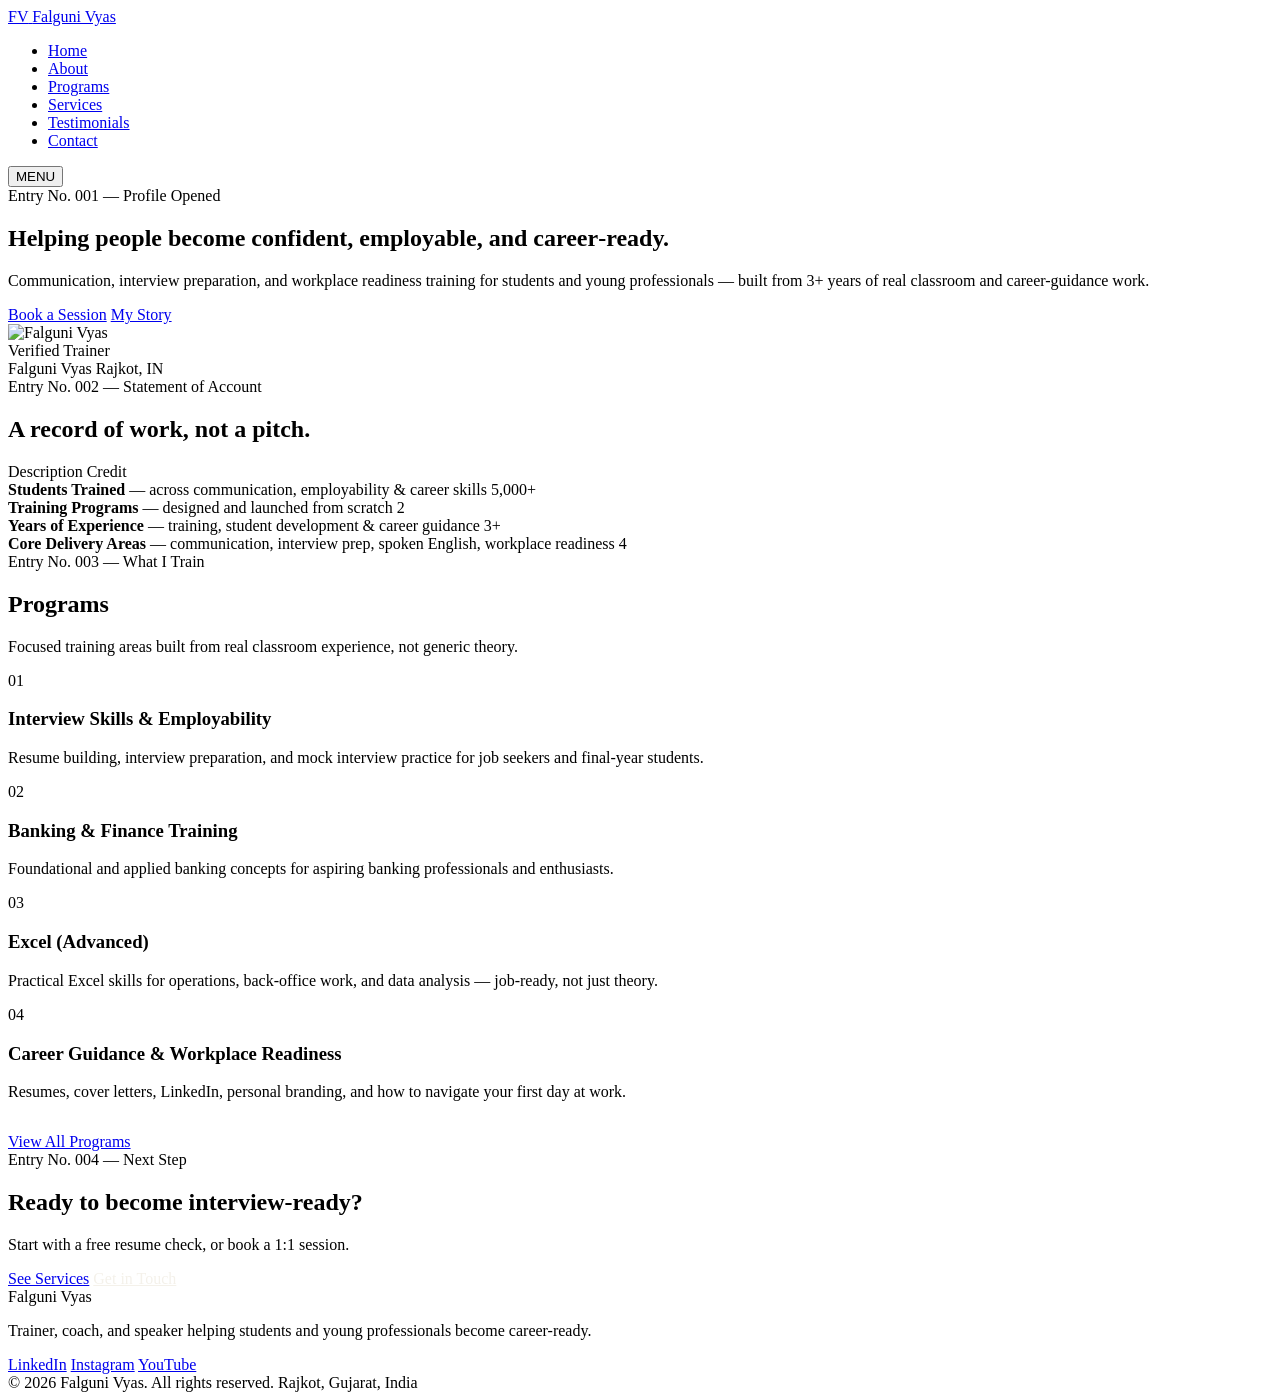
==== index.html @ 24bd7024 "Add files via upload" ====
<!DOCTYPE html>
<html lang="en">
<head>
<meta charset="UTF-8">
<meta name="viewport" content="width=device-width, initial-scale=1.0">
<title>Falguni Vyas — Trainer, Coach &amp; Speaker</title>
<meta name="description" content="Falguni Vyas helps students and young professionals become confident, employable, and career-ready through communication, interview, and workplace skills training.">
<link rel="stylesheet" href="assets/css/style.css">
</head>
<body>

<header class="site-header">
  <nav class="nav">
    <a href="index.html" class="brand">
      <span class="brand-mark">FV</span>
      <span class="brand-name">Falguni Vyas</span>
    </a>
    <ul class="nav-links">
      <li><a href="index.html" class="active">Home</a></li>
      <li><a href="about.html">About</a></li>
      <li><a href="programs.html">Programs</a></li>
      <li><a href="services.html">Services</a></li>
      <li><a href="testimonials.html">Testimonials</a></li>
      <li><a href="contact.html">Contact</a></li>
    </ul>
    <button class="nav-toggle" aria-label="Toggle menu">MENU</button>
  </nav>
</header>

<main>

  <!-- HERO -->
  <section class="hero">
    <div class="wrap hero-grid">
      <div>
        <div class="entry-no">Entry No. 001 — Profile Opened</div>
        <h1>Helping people become confident, employable, and career&#8209;ready.</h1>
        <p class="lede" style="margin-top:20px;">
          Communication, interview preparation, and workplace readiness training for students and young professionals — built from 3+ years of real classroom and career-guidance work.
        </p>
        <div class="btn-row">
          <a href="services.html" class="btn btn-brass">Book a Session</a>
          <a href="about.html" class="btn btn-outline">My Story</a>
        </div>
      </div>

      <div class="hero-portrait">
        <img src="assets/img/falguni-portrait.jpg" alt="Falguni Vyas">
        <div class="tagline-stamp">Verified Trainer</div>
        <div class="hero-portrait-cap">
          <span>Falguni Vyas</span>
          <span>Rajkot, IN</span>
        </div>
      </div>
    </div>
  </section>

  <!-- LEDGER STATS — signature element -->
  <section class="ledger-bg">
    <div class="wrap">
      <div class="entry-no">Entry No. 002 — Statement of Account</div>
      <div class="section-head">
        <h2>A record of work, not a pitch.</h2>
      </div>

      <div class="ledger-book">
        <div class="ledger-head">
          <span>Description</span>
          <span class="col-2" style="text-align:right;">Credit</span>
        </div>
        <div class="ledger-row">
          <span class="desc"><strong>Students Trained</strong> — across communication, employability &amp; career skills</span>
          <span class="amount">5,000+</span>
        </div>
        <div class="ledger-row">
          <span class="desc"><strong>Training Programs</strong> — designed and launched from scratch</span>
          <span class="amount">2</span>
        </div>
        <div class="ledger-row">
          <span class="desc"><strong>Years of Experience</strong> — training, student development &amp; career guidance</span>
          <span class="amount">3+</span>
        </div>
        <div class="ledger-row">
          <span class="desc"><strong>Core Delivery Areas</strong> — communication, interview prep, spoken English, workplace readiness</span>
          <span class="amount">4</span>
        </div>
      </div>
    </div>
  </section>

  <!-- PROGRAMS PREVIEW -->
  <section>
    <div class="wrap">
      <div class="entry-no">Entry No. 003 — What I Train</div>
      <div class="section-head">
        <h2>Programs</h2>
        <p class="lede">Focused training areas built from real classroom experience, not generic theory.</p>
      </div>
    </div>
    <div class="wrap">
      <div class="card-grid">
        <div class="card">
          <div class="entry-no">01</div>
          <h3>Interview Skills &amp; Employability</h3>
          <p>Resume building, interview preparation, and mock interview practice for job seekers and final-year students.</p>
        </div>
        <div class="card">
          <div class="entry-no">02</div>
          <h3>Banking &amp; Finance Training</h3>
          <p>Foundational and applied banking concepts for aspiring banking professionals and enthusiasts.</p>
        </div>
        <div class="card">
          <div class="entry-no">03</div>
          <h3>Excel (Advanced)</h3>
          <p>Practical Excel skills for operations, back-office work, and data analysis — job-ready, not just theory.</p>
        </div>
        <div class="card">
          <div class="entry-no">04</div>
          <h3>Career Guidance &amp; Workplace Readiness</h3>
          <p>Resumes, cover letters, LinkedIn, personal branding, and how to navigate your first day at work.</p>
        </div>
      </div>
    </div>
    <div class="wrap" style="margin-top:32px;">
      <a href="programs.html" class="btn btn-outline">View All Programs</a>
    </div>
  </section>

  <!-- CTA BAND -->
  <section class="cta-band">
    <div class="wrap">
      <div class="entry-no" style="justify-content:center;">Entry No. 004 — Next Step</div>
      <h2>Ready to become interview-ready?</h2>
      <p>Start with a free resume check, or book a 1:1 session.</p>
      <div class="btn-row">
        <a href="services.html" class="btn btn-brass">See Services</a>
        <a href="contact.html" class="btn btn-outline" style="color:#F4F1EA;border-color:#F4F1EA;">Get in Touch</a>
      </div>
    </div>
  </section>

</main>

<footer class="site-footer">
  <div class="wrap">
    <div class="footer-grid">
      <div>
        <div class="footer-brand">Falguni Vyas</div>
        <p class="footer-tag">Trainer, coach, and speaker helping students and young professionals become career-ready.</p>
      </div>
      <div class="footer-socials">
        <a href="https://www.linkedin.com/in/falguni-vyas" target="_blank" rel="noopener">LinkedIn</a>
        <a href="https://instagram.com/falgunievyas" target="_blank" rel="noopener">Instagram</a>
        <a href="https://youtube.com/@falgunivyas-neurogpt" target="_blank" rel="noopener">YouTube</a>
      </div>
    </div>
    <div class="wrap" style="padding:0;">
      <div class="footer-bottom">
        <span>&copy; 2026 Falguni Vyas. All rights reserved.</span>
        <span>Rajkot, Gujarat, India</span>
      </div>
    </div>
  </div>
</footer>

<script src="assets/js/main.js"></script>
</body>
</html>
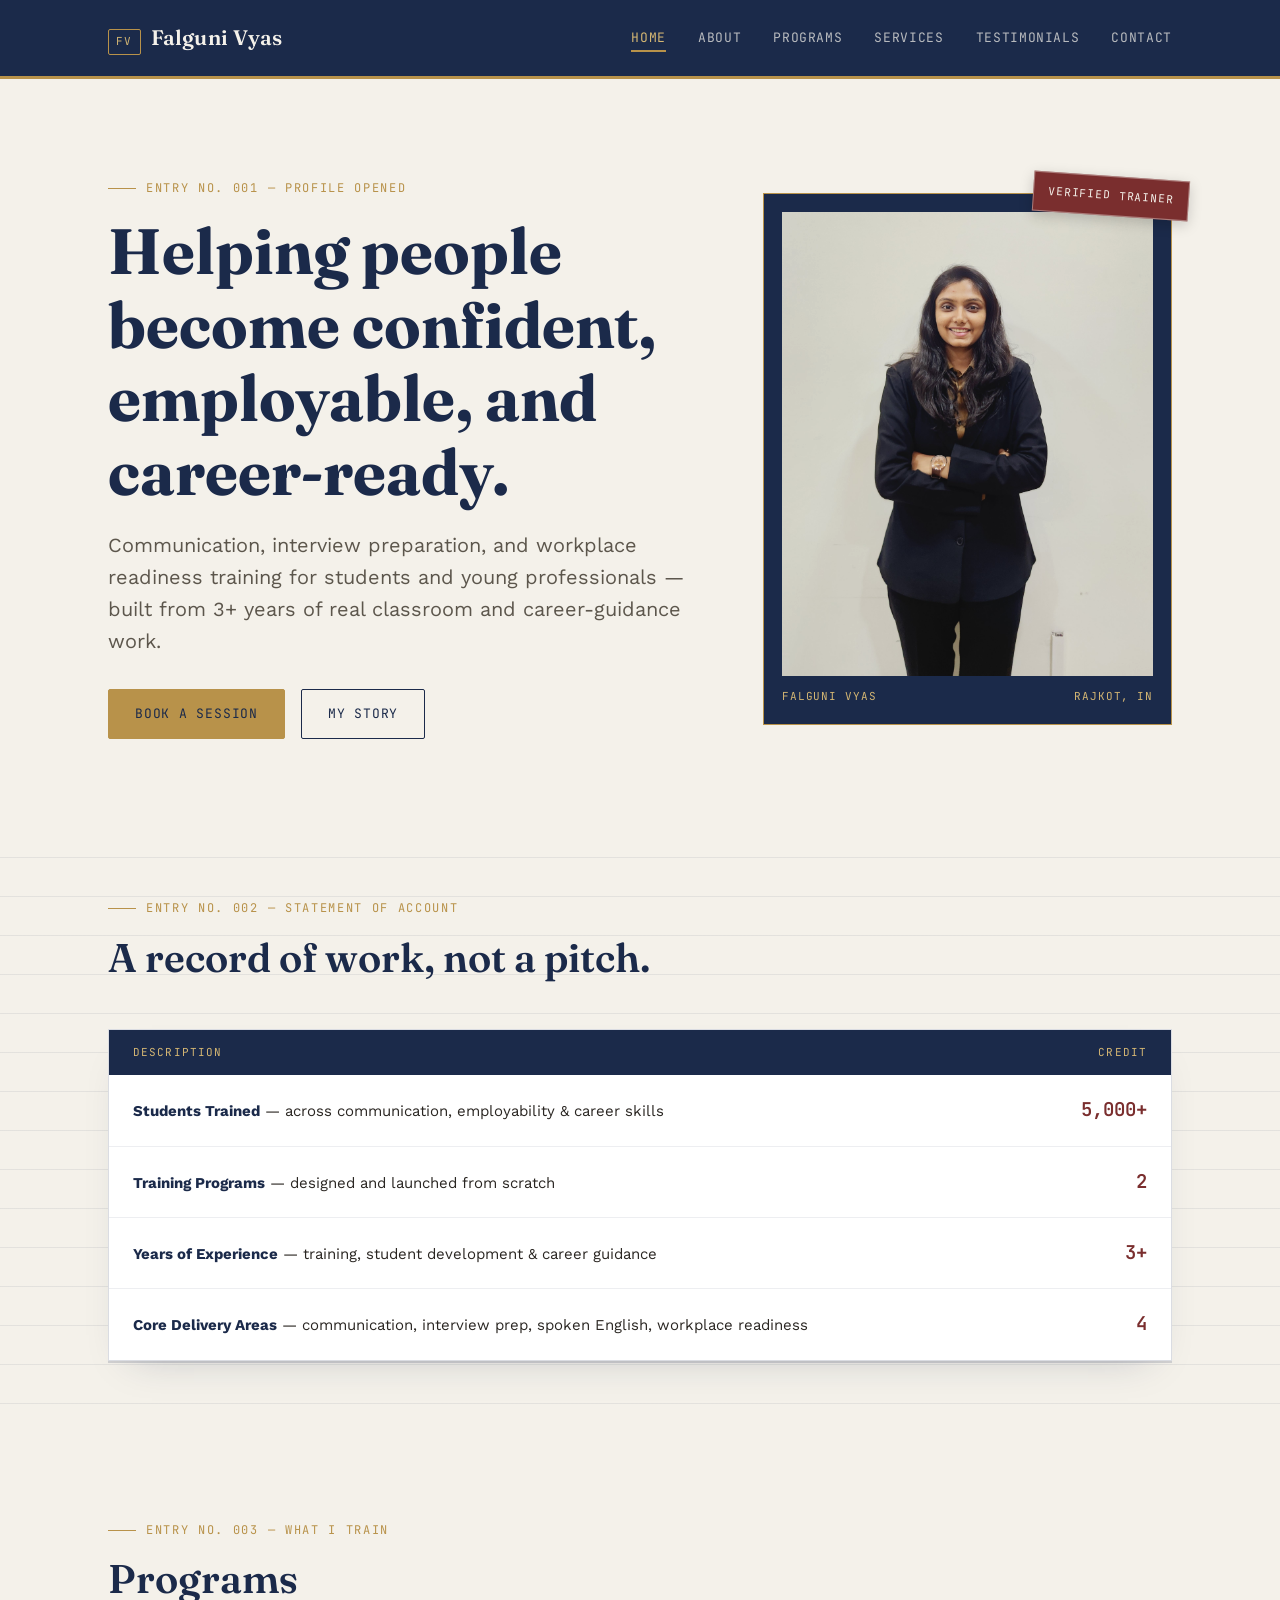
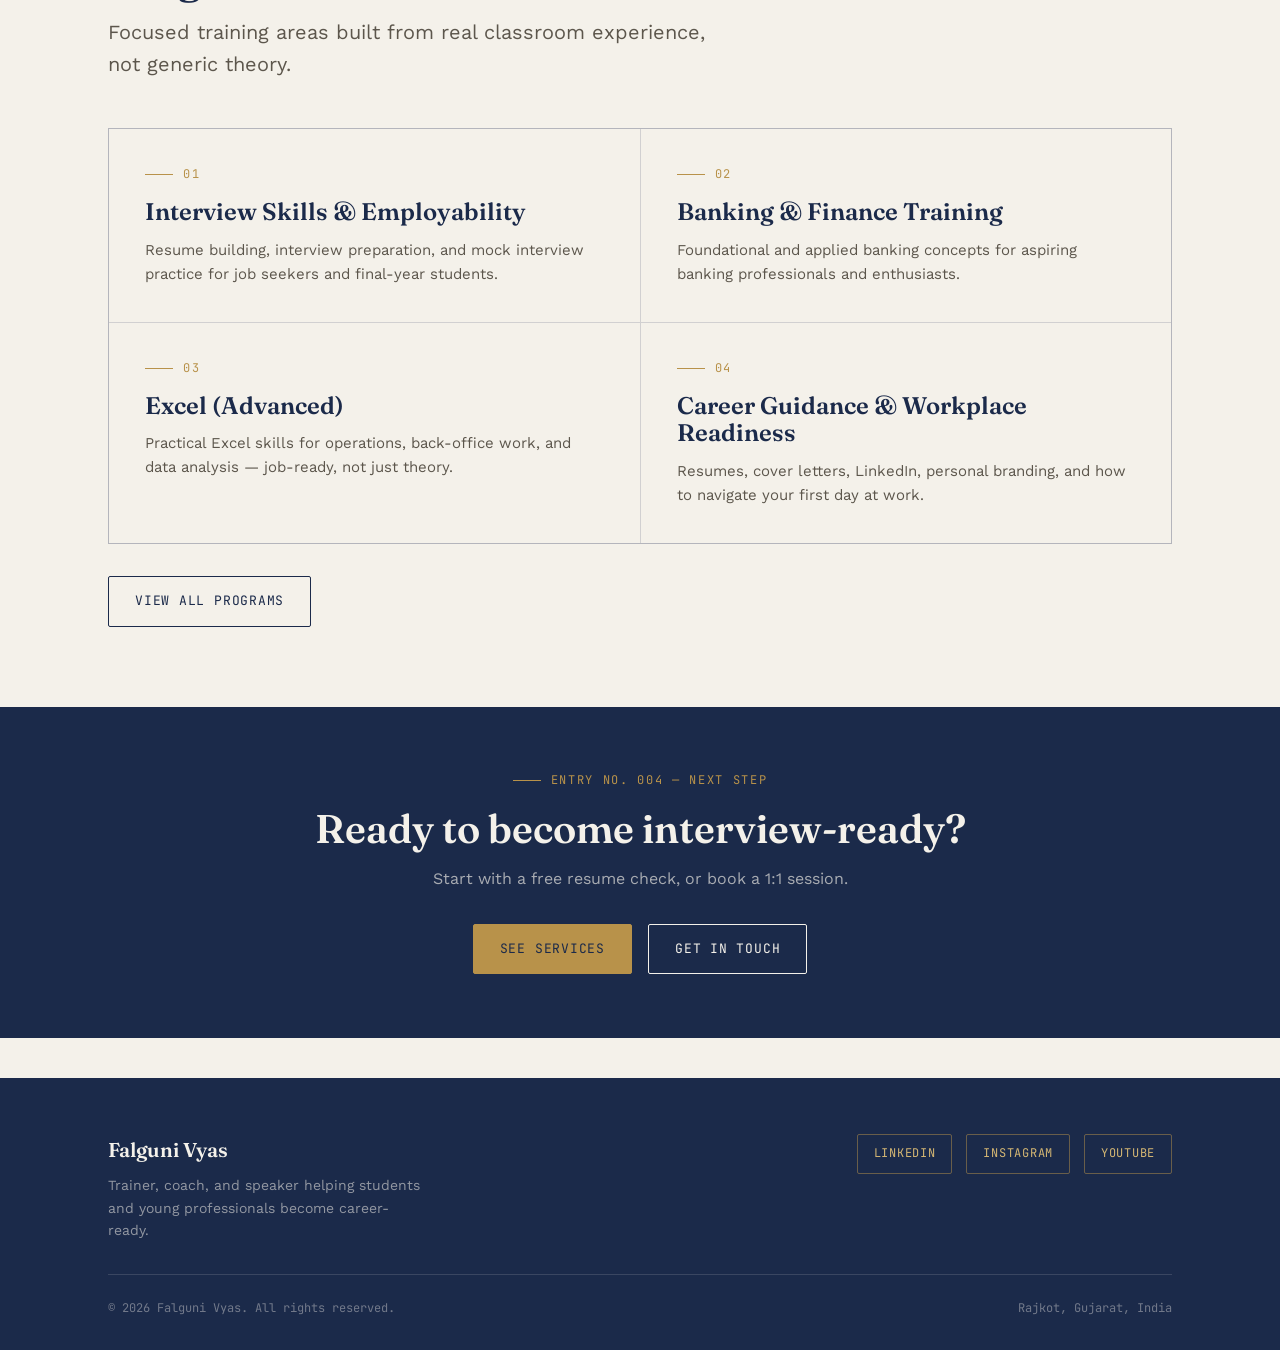
==== commit d2e66226: "Add files via upload" ====
--- a/index.html
+++ b/index.html
@@ -5,7 +5,7 @@
 <meta name="viewport" content="width=device-width, initial-scale=1.0">
 <title>Falguni Vyas — Trainer, Coach &amp; Speaker</title>
 <meta name="description" content="Falguni Vyas helps students and young professionals become confident, employable, and career-ready through communication, interview, and workplace skills training.">
-<link rel="stylesheet" href="assets/css/style.css">
+<link rel="stylesheet" href="style.css">
 </head>
 <body>
 
@@ -45,7 +45,7 @@
       </div>
 
       <div class="hero-portrait">
-        <img src="assets/img/falguni-portrait.jpg" alt="Falguni Vyas">
+        <img src="falguni-portrait.jpg" alt="Falguni Vyas">
         <div class="tagline-stamp">Verified Trainer</div>
         <div class="hero-portrait-cap">
           <span>Falguni Vyas</span>
@@ -163,6 +163,6 @@
   </div>
 </footer>
 
-<script src="assets/js/main.js"></script>
+<script src="main.js"></script>
 </body>
 </html>
--- a/style.css
+++ b/style.css
@@ -0,0 +1,807 @@
+/* ============================================
+   FALGUNI VYAS — PERSONAL PORTFOLIO
+   Theme: The Ledger (passbook / banking motif)
+   ============================================ */
+
+@import url('https://fonts.googleapis.com/css2?family=Fraunces:ital,opsz,wght@0,9..144,400;0,9..144,500;0,9..144,600;0,9..144,700;1,9..144,500&family=Work+Sans:wght@400;500;600;700&family=JetBrains+Mono:wght@400;500;600&display=swap');
+
+:root {
+  /* Color tokens */
+  --navy: #1B2A4A;
+  --navy-light: #2E3F63;
+  --brass: #B8924A;
+  --brass-soft: #D4B673;
+  --paper: #F4F1EA;
+  --paper-dim: #ECE7DA;
+  --ink: #2A2622;
+  --ink-soft: #5C564C;
+  --maroon: #7A2E2E;
+  --line: rgba(27, 42, 74, 0.16);
+  --line-soft: rgba(27, 42, 74, 0.08);
+
+  /* Type */
+  --font-display: 'Fraunces', serif;
+  --font-body: 'Work Sans', sans-serif;
+  --font-mono: 'JetBrains Mono', monospace;
+
+  /* Layout */
+  --max-width: 1120px;
+  --radius: 2px;
+}
+
+* { box-sizing: border-box; margin: 0; padding: 0; }
+
+html { scroll-behavior: smooth; }
+
+body {
+  font-family: var(--font-body);
+  background: var(--paper);
+  color: var(--ink);
+  line-height: 1.6;
+  font-size: 16px;
+  -webkit-font-smoothing: antialiased;
+}
+
+img { max-width: 100%; display: block; }
+
+a { color: inherit; text-decoration: none; }
+
+::selection { background: var(--brass-soft); color: var(--navy); }
+
+:focus-visible {
+  outline: 2px solid var(--brass);
+  outline-offset: 3px;
+}
+
+@media (prefers-reduced-motion: reduce) {
+  *, *::before, *::after {
+    animation-duration: 0.01ms !important;
+    transition-duration: 0.01ms !important;
+    scroll-behavior: auto !important;
+  }
+}
+
+/* ============================================
+   TEXTURE — faint ledger ruling on the page
+   ============================================ */
+.ledger-bg {
+  background-image: repeating-linear-gradient(
+    to bottom,
+    transparent 0,
+    transparent 38px,
+    var(--line-soft) 38px,
+    var(--line-soft) 39px
+  );
+}
+
+/* ============================================
+   LAYOUT SHELL
+   ============================================ */
+.wrap {
+  max-width: var(--max-width);
+  margin: 0 auto;
+  padding: 0 28px;
+}
+
+section { padding: 80px 0; }
+@media (max-width: 720px) {
+  section { padding: 56px 0; }
+}
+
+/* ============================================
+   HEADER / NAV — styled as a passbook cover strip
+   ============================================ */
+.site-header {
+  background: var(--navy);
+  border-bottom: 3px solid var(--brass);
+  position: sticky;
+  top: 0;
+  z-index: 100;
+}
+
+.nav {
+  max-width: var(--max-width);
+  margin: 0 auto;
+  padding: 0 28px;
+  display: flex;
+  align-items: center;
+  justify-content: space-between;
+  height: 76px;
+}
+
+.brand {
+  display: flex;
+  align-items: baseline;
+  gap: 10px;
+  color: var(--paper);
+}
+
+.brand-mark {
+  font-family: var(--font-mono);
+  font-size: 11px;
+  letter-spacing: 0.12em;
+  color: var(--brass-soft);
+  border: 1px solid var(--brass);
+  padding: 3px 7px;
+  border-radius: var(--radius);
+}
+
+.brand-name {
+  font-family: var(--font-display);
+  font-weight: 600;
+  font-size: 21px;
+  letter-spacing: 0.01em;
+}
+
+.nav-links {
+  display: flex;
+  gap: 32px;
+  list-style: none;
+  font-family: var(--font-mono);
+  font-size: 13px;
+  letter-spacing: 0.05em;
+  text-transform: uppercase;
+}
+
+.nav-links a {
+  color: rgba(244, 241, 234, 0.72);
+  position: relative;
+  padding: 4px 0;
+  transition: color 0.2s ease;
+}
+
+.nav-links a:hover,
+.nav-links a.active {
+  color: var(--brass-soft);
+}
+
+.nav-links a.active::after {
+  content: '';
+  position: absolute;
+  bottom: -2px;
+  left: 0;
+  right: 0;
+  height: 2px;
+  background: var(--brass);
+}
+
+.nav-toggle {
+  display: none;
+  background: none;
+  border: 1px solid var(--brass);
+  color: var(--paper);
+  font-family: var(--font-mono);
+  font-size: 12px;
+  padding: 8px 12px;
+  cursor: pointer;
+  border-radius: var(--radius);
+}
+
+@media (max-width: 760px) {
+  .nav-links {
+    position: absolute;
+    top: 76px;
+    left: 0;
+    right: 0;
+    background: var(--navy);
+    flex-direction: column;
+    gap: 0;
+    border-bottom: 3px solid var(--brass);
+    display: none;
+  }
+  .nav-links.open { display: flex; }
+  .nav-links a {
+    display: block;
+    padding: 16px 28px;
+    border-top: 1px solid rgba(244,241,234,0.08);
+  }
+  .nav-links a.active::after { display: none; }
+  .nav-links a.active { background: rgba(184,146,74,0.12); }
+  .nav-toggle { display: block; }
+}
+
+/* ============================================
+   EYEBROW / ENTRY NUMBER — ledger entry styling
+   ============================================ */
+.entry-no {
+  font-family: var(--font-mono);
+  font-size: 12px;
+  letter-spacing: 0.14em;
+  text-transform: uppercase;
+  color: var(--brass);
+  display: flex;
+  align-items: center;
+  gap: 10px;
+  margin-bottom: 16px;
+}
+
+.entry-no::before {
+  content: '';
+  width: 28px;
+  height: 1px;
+  background: var(--brass);
+}
+
+/* ============================================
+   TYPOGRAPHY
+   ============================================ */
+h1, h2, h3, h4 {
+  font-family: var(--font-display);
+  color: var(--navy);
+  font-weight: 600;
+  line-height: 1.15;
+}
+
+h1 { font-size: clamp(38px, 5.4vw, 64px); font-weight: 700; }
+h2 { font-size: clamp(28px, 3.6vw, 40px); }
+h3 { font-size: clamp(20px, 2.4vw, 24px); }
+
+p { color: var(--ink-soft); }
+
+.lede {
+  font-size: clamp(17px, 1.6vw, 20px);
+  color: var(--ink-soft);
+  max-width: 620px;
+}
+
+.mono-label {
+  font-family: var(--font-mono);
+  font-size: 12px;
+  letter-spacing: 0.1em;
+  text-transform: uppercase;
+  color: var(--ink-soft);
+}
+
+/* ============================================
+   BUTTONS
+   ============================================ */
+.btn {
+  display: inline-flex;
+  align-items: center;
+  gap: 8px;
+  font-family: var(--font-mono);
+  font-size: 13px;
+  letter-spacing: 0.06em;
+  text-transform: uppercase;
+  padding: 14px 26px;
+  border-radius: var(--radius);
+  border: 1px solid transparent;
+  cursor: pointer;
+  transition: transform 0.15s ease, background 0.2s ease, color 0.2s ease, border-color 0.2s ease;
+}
+
+.btn-primary {
+  background: var(--navy);
+  color: var(--paper);
+  border-color: var(--navy);
+}
+.btn-primary:hover { background: var(--navy-light); transform: translateY(-1px); }
+
+.btn-brass {
+  background: var(--brass);
+  color: var(--navy);
+  border-color: var(--brass);
+}
+.btn-brass:hover { background: var(--brass-soft); transform: translateY(-1px); }
+
+.btn-outline {
+  background: transparent;
+  color: var(--navy);
+  border-color: var(--navy);
+}
+.btn-outline:hover { background: var(--navy); color: var(--paper); }
+
+.btn-row { display: flex; gap: 16px; flex-wrap: wrap; margin-top: 32px; }
+
+/* ============================================
+   HERO
+   ============================================ */
+.hero {
+  padding: 100px 0 80px;
+  position: relative;
+}
+
+.hero-grid {
+  display: grid;
+  grid-template-columns: 1.3fr 0.9fr;
+  gap: 64px;
+  align-items: center;
+}
+
+@media (max-width: 880px) {
+  .hero-grid { grid-template-columns: 1fr; gap: 40px; }
+}
+
+.hero-portrait {
+  position: relative;
+  background: var(--navy);
+  border: 1px solid var(--brass);
+  padding: 18px;
+}
+
+.hero-portrait img {
+  width: 100%;
+  aspect-ratio: 4/5;
+  object-fit: cover;
+  filter: grayscale(8%) contrast(1.02);
+}
+
+.hero-portrait-cap {
+  font-family: var(--font-mono);
+  font-size: 11px;
+  letter-spacing: 0.08em;
+  color: var(--brass-soft);
+  text-transform: uppercase;
+  padding-top: 12px;
+  display: flex;
+  justify-content: space-between;
+}
+
+.tagline-stamp {
+  position: absolute;
+  top: -18px;
+  right: -18px;
+  background: var(--maroon);
+  color: var(--paper);
+  font-family: var(--font-mono);
+  font-size: 11px;
+  letter-spacing: 0.08em;
+  text-transform: uppercase;
+  padding: 10px 14px;
+  border: 1px solid rgba(244,241,234,0.4);
+  transform: rotate(4deg);
+  box-shadow: 0 4px 14px rgba(0,0,0,0.18);
+}
+
+/* ============================================
+   LEDGER STAT ROWS — signature element
+   ============================================ */
+.ledger-book {
+  background: #fff;
+  border: 1px solid var(--line);
+  box-shadow: 0 2px 0 var(--line), 0 18px 40px -24px rgba(27,42,74,0.25);
+}
+
+.ledger-head {
+  display: grid;
+  grid-template-columns: 1fr 140px;
+  padding: 14px 24px;
+  background: var(--navy);
+  color: var(--brass-soft);
+  font-family: var(--font-mono);
+  font-size: 11px;
+  letter-spacing: 0.1em;
+  text-transform: uppercase;
+}
+
+.ledger-row {
+  display: grid;
+  grid-template-columns: 1fr 140px;
+  align-items: baseline;
+  padding: 20px 24px;
+  border-bottom: 1px solid var(--line-soft);
+  gap: 16px;
+}
+
+.ledger-row:last-child { border-bottom: none; }
+
+.ledger-row .desc { color: var(--ink); font-size: 15px; }
+.ledger-row .desc strong { color: var(--navy); }
+
+.ledger-row .amount {
+  font-family: var(--font-mono);
+  font-size: 19px;
+  font-weight: 600;
+  color: var(--maroon);
+  text-align: right;
+}
+
+@media (max-width: 560px) {
+  .ledger-head, .ledger-row { grid-template-columns: 1fr; gap: 4px; }
+  .ledger-row .amount { text-align: left; font-size: 22px; }
+  .ledger-head .col-2 { display: none; }
+}
+
+/* ============================================
+   CARD GRID — used for Programs / Services
+   ============================================ */
+.card-grid {
+  display: grid;
+  grid-template-columns: repeat(2, 1fr);
+  gap: 1px;
+  background: var(--line);
+  border: 1px solid var(--line);
+}
+
+@media (max-width: 720px) {
+  .card-grid { grid-template-columns: 1fr; }
+}
+
+.card {
+  background: var(--paper);
+  padding: 36px;
+  position: relative;
+  transition: background 0.2s ease;
+}
+
+.card:hover { background: #fff; }
+
+.card .entry-no { margin-bottom: 14px; }
+
+.card h3 { margin-bottom: 12px; }
+
+.card p { font-size: 15px; }
+
+.card-tag {
+  display: inline-block;
+  margin-top: 18px;
+  font-family: var(--font-mono);
+  font-size: 11px;
+  letter-spacing: 0.08em;
+  text-transform: uppercase;
+  color: var(--navy);
+  border: 1px solid var(--line);
+  padding: 5px 10px;
+}
+
+/* ============================================
+   SERVICE ROW (price-list / ledger style)
+   ============================================ */
+.service-list { border: 1px solid var(--line); background: #fff; }
+
+.service-row {
+  display: grid;
+  grid-template-columns: 90px 1fr auto auto;
+  align-items: center;
+  gap: 20px;
+  padding: 26px 28px;
+  border-bottom: 1px solid var(--line-soft);
+}
+
+.service-row:last-child { border-bottom: none; }
+
+.service-row .idx {
+  font-family: var(--font-mono);
+  color: var(--brass);
+  font-size: 13px;
+}
+
+.service-row h4 {
+  font-family: var(--font-display);
+  font-size: 18px;
+  color: var(--navy);
+  margin-bottom: 4px;
+}
+
+.service-row .sub { font-size: 14px; color: var(--ink-soft); }
+
+.service-row .price {
+  font-family: var(--font-mono);
+  font-size: 16px;
+  color: var(--maroon);
+  font-weight: 600;
+  white-space: nowrap;
+}
+
+@media (max-width: 680px) {
+  .service-row {
+    grid-template-columns: 1fr;
+    gap: 8px;
+  }
+  .service-row .idx { order: -1; }
+}
+
+/* ============================================
+   SECTION HEADERS
+   ============================================ */
+.section-head {
+  margin-bottom: 48px;
+  max-width: 640px;
+}
+
+.section-head h2 { margin-bottom: 14px; }
+
+/* ============================================
+   TESTIMONIALS GRID
+   ============================================ */
+.testi-grid {
+  display: grid;
+  grid-template-columns: repeat(3, 1fr);
+  gap: 20px;
+}
+
+@media (max-width: 900px) { .testi-grid { grid-template-columns: repeat(2, 1fr); } }
+@media (max-width: 600px) { .testi-grid { grid-template-columns: 1fr; } }
+
+.testi-card {
+  background: #fff;
+  border: 1px solid var(--line);
+  padding: 12px;
+  transition: transform 0.2s ease, box-shadow 0.2s ease;
+}
+
+.testi-card:hover {
+  transform: translateY(-3px);
+  box-shadow: 0 14px 28px -18px rgba(27,42,74,0.3);
+}
+
+.testi-card img {
+  width: 100%;
+  border: 1px solid var(--line-soft);
+}
+
+.testi-card .cap {
+  font-family: var(--font-mono);
+  font-size: 11px;
+  color: var(--ink-soft);
+  padding: 10px 4px 4px;
+  text-align: center;
+  letter-spacing: 0.04em;
+}
+
+.testi-placeholder {
+  aspect-ratio: 3/4;
+  background: var(--paper-dim);
+  border: 1px dashed var(--line);
+  display: flex;
+  align-items: center;
+  justify-content: center;
+  font-family: var(--font-mono);
+  font-size: 12px;
+  color: var(--ink-soft);
+  text-align: center;
+  padding: 16px;
+}
+
+/* ============================================
+   TESTIMONIAL QUOTE CARDS — ledger entry style
+   ============================================ */
+.quote-grid {
+  display: grid;
+  grid-template-columns: repeat(3, 1fr);
+  gap: 1px;
+  background: var(--line);
+  border: 1px solid var(--line);
+}
+
+@media (max-width: 900px) { .quote-grid { grid-template-columns: repeat(2, 1fr); } }
+@media (max-width: 620px) { .quote-grid { grid-template-columns: 1fr; } }
+
+.quote-card {
+  background: #fff;
+  padding: 28px 26px;
+  display: flex;
+  flex-direction: column;
+  min-height: 220px;
+}
+
+.quote-card.featured {
+  background: var(--paper);
+  border-left: 3px solid var(--brass);
+}
+
+.quote-mark {
+  font-family: var(--font-display);
+  font-size: 36px;
+  color: var(--brass);
+  line-height: 1;
+  margin-bottom: 6px;
+}
+
+.quote-text {
+  font-size: 14.5px;
+  color: var(--ink);
+  flex-grow: 1;
+  line-height: 1.55;
+}
+
+.quote-footer {
+  display: flex;
+  justify-content: space-between;
+  align-items: baseline;
+  margin-top: 18px;
+  padding-top: 14px;
+  border-top: 1px solid var(--line-soft);
+}
+
+.quote-name {
+  font-family: var(--font-display);
+  font-weight: 600;
+  font-size: 14px;
+  color: var(--navy);
+}
+
+.quote-tag {
+  font-family: var(--font-mono);
+  font-size: 10px;
+  letter-spacing: 0.06em;
+  text-transform: uppercase;
+  color: var(--maroon);
+}
+
+.section-divider-label {
+  font-family: var(--font-mono);
+  font-size: 12px;
+  letter-spacing: 0.1em;
+  text-transform: uppercase;
+  color: var(--ink-soft);
+  display: flex;
+  align-items: center;
+  gap: 14px;
+  margin: 56px 0 24px;
+}
+
+.section-divider-label::after {
+  content: '';
+  flex: 1;
+  height: 1px;
+  background: var(--line);
+}
+
+.rating-strip {
+  display: flex;
+  align-items: baseline;
+  gap: 14px;
+  margin-bottom: 8px;
+}
+
+.rating-strip .num {
+  font-family: var(--font-mono);
+  font-size: 32px;
+  font-weight: 600;
+  color: var(--maroon);
+}
+
+.rating-strip .label {
+  font-size: 14px;
+  color: var(--ink-soft);
+}
+
+/* ============================================
+   FOOTER
+   ============================================ */
+.site-footer {
+  background: var(--navy);
+  color: rgba(244,241,234,0.7);
+  padding: 56px 0 32px;
+  margin-top: 40px;
+}
+
+.footer-grid {
+  display: flex;
+  justify-content: space-between;
+  align-items: flex-start;
+  flex-wrap: wrap;
+  gap: 32px;
+  padding-bottom: 32px;
+  border-bottom: 1px solid rgba(244,241,234,0.14);
+}
+
+.footer-brand {
+  font-family: var(--font-display);
+  color: var(--paper);
+  font-size: 20px;
+  font-weight: 600;
+}
+
+.footer-tag {
+  font-size: 14px;
+  margin-top: 8px;
+  max-width: 320px;
+  color: rgba(244,241,234,0.55);
+}
+
+.footer-socials {
+  display: flex;
+  gap: 14px;
+}
+
+.footer-socials a {
+  font-family: var(--font-mono);
+  font-size: 12px;
+  letter-spacing: 0.06em;
+  text-transform: uppercase;
+  border: 1px solid rgba(184,146,74,0.5);
+  color: var(--brass-soft);
+  padding: 9px 16px;
+  border-radius: var(--radius);
+  transition: background 0.2s ease, color 0.2s ease;
+}
+
+.footer-socials a:hover {
+  background: var(--brass);
+  color: var(--navy);
+}
+
+.footer-bottom {
+  display: flex;
+  justify-content: space-between;
+  flex-wrap: wrap;
+  gap: 12px;
+  padding-top: 24px;
+  font-family: var(--font-mono);
+  font-size: 12px;
+  color: rgba(244,241,234,0.4);
+}
+
+/* ============================================
+   PAGE HEADER (used on non-home pages)
+   ============================================ */
+.page-header {
+  background: var(--navy);
+  padding: 64px 0 56px;
+  border-bottom: 3px solid var(--brass);
+}
+
+.page-header .entry-no { color: var(--brass-soft); }
+.page-header .entry-no::before { background: var(--brass-soft); }
+.page-header h1 { color: var(--paper); font-size: clamp(32px, 4.4vw, 48px); }
+.page-header p { color: rgba(244,241,234,0.65); margin-top: 12px; max-width: 560px; }
+
+/* ============================================
+   UTILITY
+   ============================================ */
+.split-2 {
+  display: grid;
+  grid-template-columns: 1fr 1fr;
+  gap: 56px;
+}
+@media (max-width: 800px) { .split-2 { grid-template-columns: 1fr; } }
+
+.divider {
+  height: 1px;
+  background: var(--line);
+  margin: 64px 0;
+}
+
+.credential-tags {
+  display: flex;
+  flex-wrap: wrap;
+  gap: 10px;
+  margin-top: 20px;
+}
+
+.credential-tags span {
+  font-family: var(--font-mono);
+  font-size: 12px;
+  letter-spacing: 0.04em;
+  border: 1px solid var(--line);
+  background: #fff;
+  padding: 7px 13px;
+  color: var(--navy);
+}
+
+.cta-band {
+  background: var(--navy);
+  padding: 64px 0;
+  text-align: center;
+}
+.cta-band h2 { color: var(--paper); }
+.cta-band p { color: rgba(244,241,234,0.65); margin: 14px auto 0; }
+.cta-band .btn-row { justify-content: center; }
+
+.form-block { display: flex; flex-direction: column; gap: 18px; max-width: 520px; }
+.form-block label {
+  font-family: var(--font-mono);
+  font-size: 12px;
+  letter-spacing: 0.06em;
+  text-transform: uppercase;
+  color: var(--navy);
+  margin-bottom: 6px;
+  display: block;
+}
+.form-block input, .form-block textarea {
+  width: 100%;
+  font-family: var(--font-body);
+  font-size: 15px;
+  padding: 13px 14px;
+  border: 1px solid var(--line);
+  background: #fff;
+  color: var(--ink);
+  border-radius: var(--radius);
+}
+.form-block input:focus, .form-block textarea:focus {
+  outline: none;
+  border-color: var(--brass);
+}
+.form-block textarea { min-height: 130px; resize: vertical; }
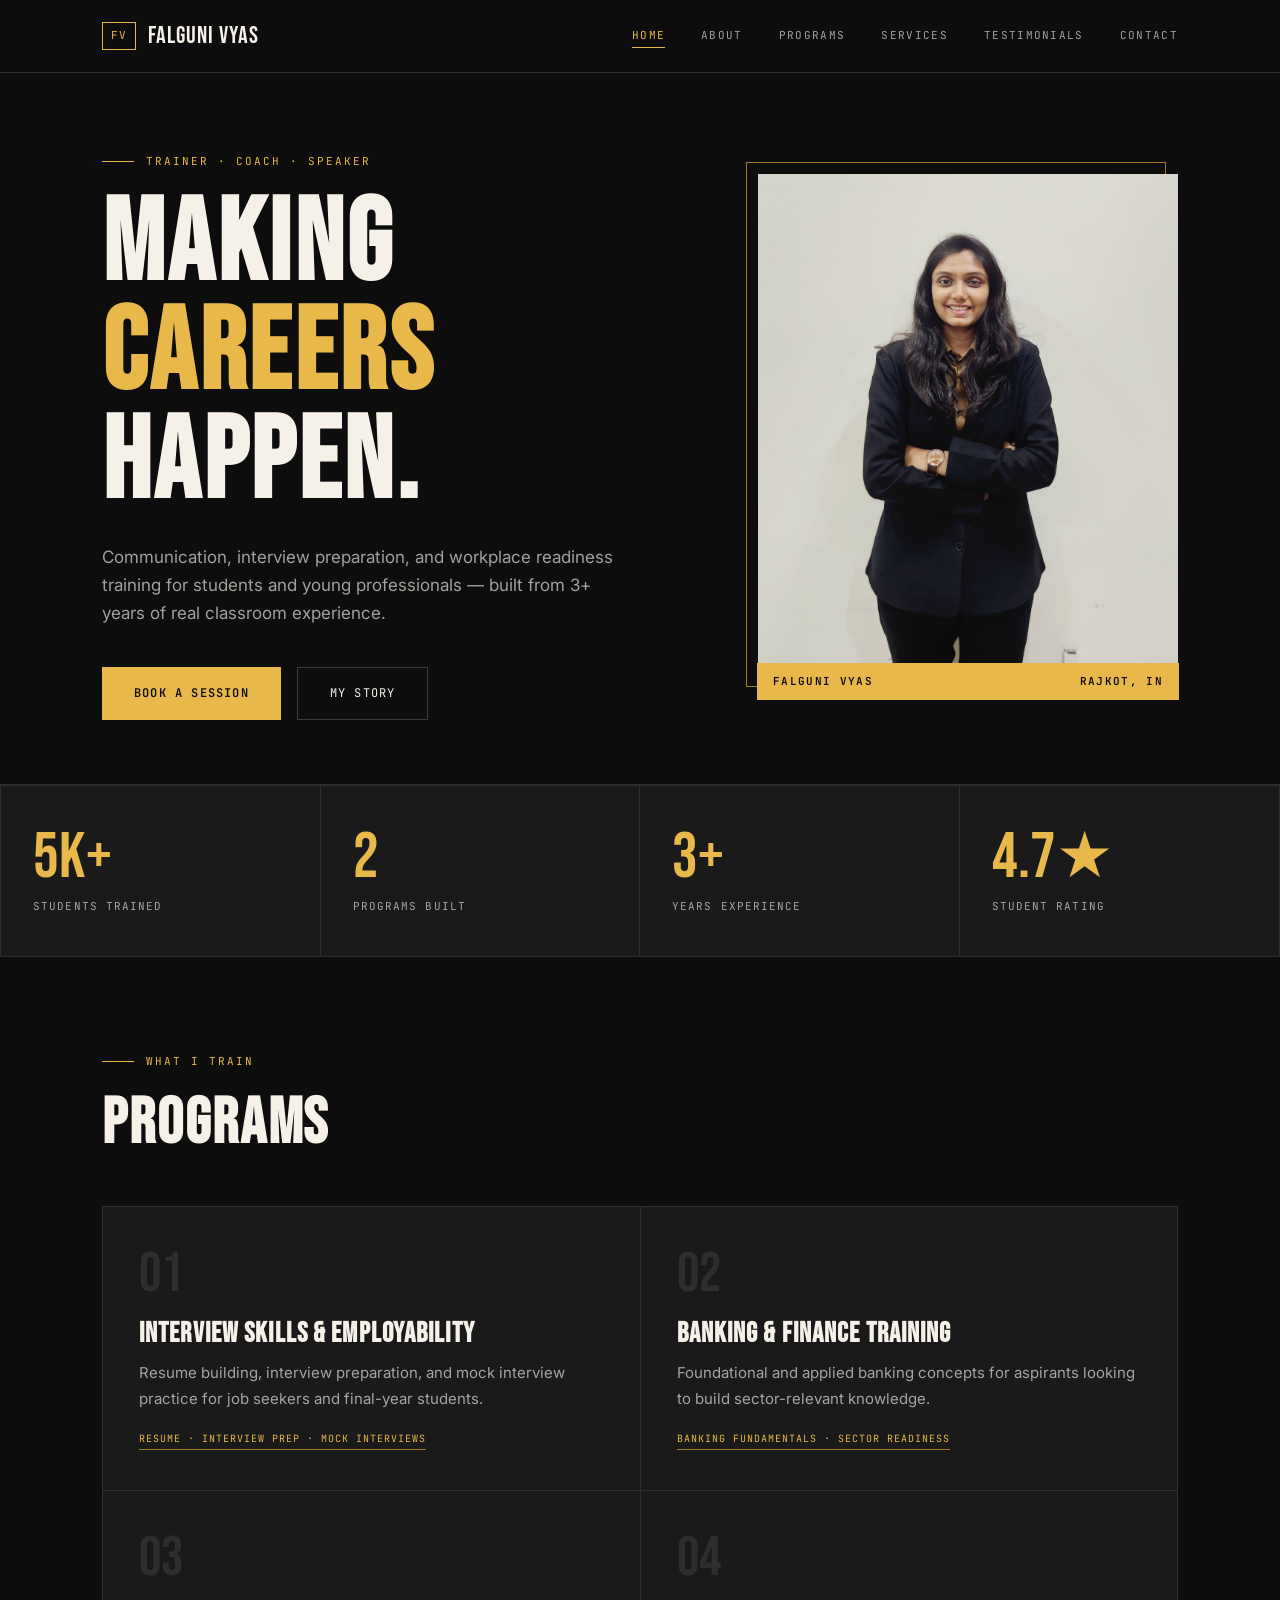
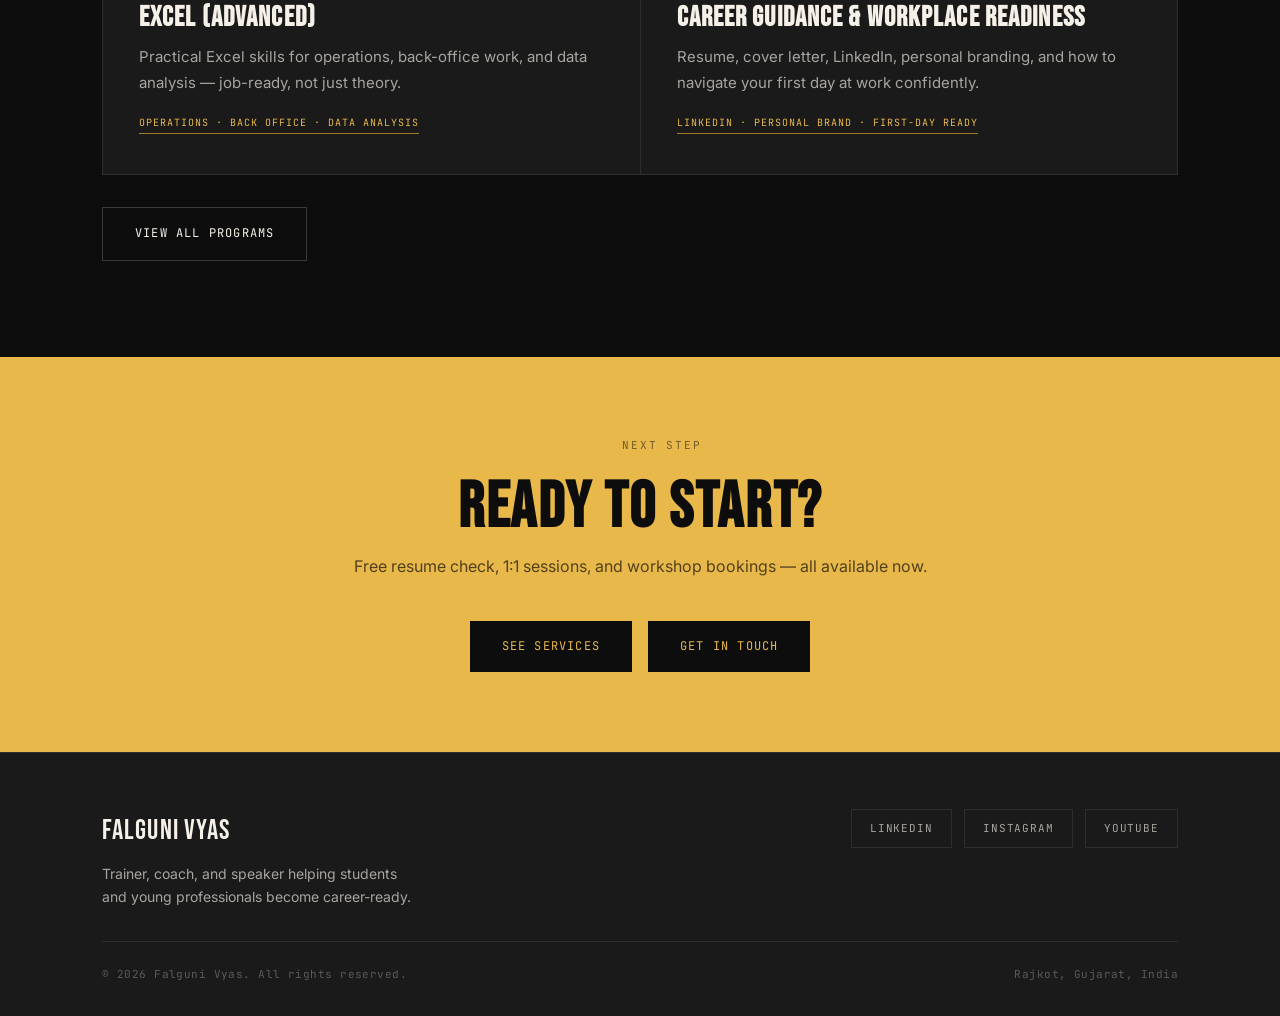
==== commit e257a38f: "Add files via upload" ====
--- a/index.html
+++ b/index.html
@@ -3,8 +3,8 @@
 <head>
 <meta charset="UTF-8">
 <meta name="viewport" content="width=device-width, initial-scale=1.0">
-<title>Falguni Vyas — Trainer, Coach &amp; Speaker</title>
-<meta name="description" content="Falguni Vyas helps students and young professionals become confident, employable, and career-ready through communication, interview, and workplace skills training.">
+<title>Falguni Vyas — Trainer, Coach & Speaker</title>
+<meta name="description" content="Falguni Vyas helps students and young professionals become confident, employable, and career-ready.">
 <link rel="stylesheet" href="style.css">
 </head>
 <body>
@@ -31,23 +31,26 @@
 
   <!-- HERO -->
   <section class="hero">
-    <div class="wrap hero-grid">
+    <div class="wrap hero-inner">
       <div>
-        <div class="entry-no">Entry No. 001 — Profile Opened</div>
-        <h1>Helping people become confident, employable, and career&#8209;ready.</h1>
-        <p class="lede" style="margin-top:20px;">
-          Communication, interview preparation, and workplace readiness training for students and young professionals — built from 3+ years of real classroom and career-guidance work.
+        <div class="eyebrow">Trainer · Coach · Speaker</div>
+        <h1 class="hero-headline">
+          MAKING<br>
+          <span class="gold-word">CAREERS</span><br>
+          HAPPEN.
+        </h1>
+        <p class="hero-sub">
+          Communication, interview preparation, and workplace readiness training for students and young professionals — built from 3+ years of real classroom experience.
         </p>
         <div class="btn-row">
-          <a href="services.html" class="btn btn-brass">Book a Session</a>
+          <a href="services.html" class="btn btn-gold">Book a Session</a>
           <a href="about.html" class="btn btn-outline">My Story</a>
         </div>
       </div>
 
-      <div class="hero-portrait">
+      <div class="portrait-frame">
         <img src="falguni-portrait.jpg" alt="Falguni Vyas">
-        <div class="tagline-stamp">Verified Trainer</div>
-        <div class="hero-portrait-cap">
+        <div class="portrait-badge">
           <span>Falguni Vyas</span>
           <span>Rajkot, IN</span>
         </div>
@@ -55,89 +58,75 @@
     </div>
   </section>
 
-  <!-- LEDGER STATS — signature element -->
-  <section class="ledger-bg">
+  <!-- STATS -->
+  <div class="stats-row">
+    <div class="stat-block">
+      <span class="stat-num">5K+</span>
+      <span class="stat-label">Students Trained</span>
+    </div>
+    <div class="stat-block">
+      <span class="stat-num">2</span>
+      <span class="stat-label">Programs Built</span>
+    </div>
+    <div class="stat-block">
+      <span class="stat-num">3+</span>
+      <span class="stat-label">Years Experience</span>
+    </div>
+    <div class="stat-block">
+      <span class="stat-num">4.7★</span>
+      <span class="stat-label">Student Rating</span>
+    </div>
+  </div>
+
+  <!-- PROGRAMS PREVIEW -->
+  <section>
     <div class="wrap">
-      <div class="entry-no">Entry No. 002 — Statement of Account</div>
-      <div class="section-head">
-        <h2>A record of work, not a pitch.</h2>
+      <div class="eyebrow">What I Train</div>
+      <h2>PROGRAMS</h2>
+      <div class="program-grid">
+        <div class="program-card">
+          <div class="program-num">01</div>
+          <h3>Interview Skills & Employability</h3>
+          <p>Resume building, interview preparation, and mock interview practice for job seekers and final-year students.</p>
+          <span class="program-tag">Resume · Interview Prep · Mock Interviews</span>
+        </div>
+        <div class="program-card">
+          <div class="program-num">02</div>
+          <h3>Banking & Finance Training</h3>
+          <p>Foundational and applied banking concepts for aspirants looking to build sector-relevant knowledge.</p>
+          <span class="program-tag">Banking Fundamentals · Sector Readiness</span>
+        </div>
+        <div class="program-card">
+          <div class="program-num">03</div>
+          <h3>Excel (Advanced)</h3>
+          <p>Practical Excel skills for operations, back-office work, and data analysis — job-ready, not just theory.</p>
+          <span class="program-tag">Operations · Back Office · Data Analysis</span>
+        </div>
+        <div class="program-card">
+          <div class="program-num">04</div>
+          <h3>Career Guidance & Workplace Readiness</h3>
+          <p>Resume, cover letter, LinkedIn, personal branding, and how to navigate your first day at work confidently.</p>
+          <span class="program-tag">LinkedIn · Personal Brand · First-Day Ready</span>
+        </div>
       </div>
-
-      <div class="ledger-book">
-        <div class="ledger-head">
-          <span>Description</span>
-          <span class="col-2" style="text-align:right;">Credit</span>
-        </div>
-        <div class="ledger-row">
-          <span class="desc"><strong>Students Trained</strong> — across communication, employability &amp; career skills</span>
-          <span class="amount">5,000+</span>
-        </div>
-        <div class="ledger-row">
-          <span class="desc"><strong>Training Programs</strong> — designed and launched from scratch</span>
-          <span class="amount">2</span>
-        </div>
-        <div class="ledger-row">
-          <span class="desc"><strong>Years of Experience</strong> — training, student development &amp; career guidance</span>
-          <span class="amount">3+</span>
-        </div>
-        <div class="ledger-row">
-          <span class="desc"><strong>Core Delivery Areas</strong> — communication, interview prep, spoken English, workplace readiness</span>
-          <span class="amount">4</span>
-        </div>
+      <div class="btn-row" style="margin-top:32px;">
+        <a href="programs.html" class="btn btn-outline">View All Programs</a>
       </div>
     </div>
   </section>
 
-  <!-- PROGRAMS PREVIEW -->
-  <section>
+  <!-- CTA BAND -->
+  <div class="cta-band">
     <div class="wrap">
-      <div class="entry-no">Entry No. 003 — What I Train</div>
-      <div class="section-head">
-        <h2>Programs</h2>
-        <p class="lede">Focused training areas built from real classroom experience, not generic theory.</p>
+      <div class="eyebrow" style="justify-content:center;color:rgba(0,0,0,0.5);">Next Step</div>
+      <h2>READY TO START?</h2>
+      <p>Free resume check, 1:1 sessions, and workshop bookings — all available now.</p>
+      <div class="btn-row">
+        <a href="services.html" class="btn btn-dark">See Services</a>
+        <a href="contact.html" class="btn btn-dark">Get in Touch</a>
       </div>
     </div>
-    <div class="wrap">
-      <div class="card-grid">
-        <div class="card">
-          <div class="entry-no">01</div>
-          <h3>Interview Skills &amp; Employability</h3>
-          <p>Resume building, interview preparation, and mock interview practice for job seekers and final-year students.</p>
-        </div>
-        <div class="card">
-          <div class="entry-no">02</div>
-          <h3>Banking &amp; Finance Training</h3>
-          <p>Foundational and applied banking concepts for aspiring banking professionals and enthusiasts.</p>
-        </div>
-        <div class="card">
-          <div class="entry-no">03</div>
-          <h3>Excel (Advanced)</h3>
-          <p>Practical Excel skills for operations, back-office work, and data analysis — job-ready, not just theory.</p>
-        </div>
-        <div class="card">
-          <div class="entry-no">04</div>
-          <h3>Career Guidance &amp; Workplace Readiness</h3>
-          <p>Resumes, cover letters, LinkedIn, personal branding, and how to navigate your first day at work.</p>
-        </div>
-      </div>
-    </div>
-    <div class="wrap" style="margin-top:32px;">
-      <a href="programs.html" class="btn btn-outline">View All Programs</a>
-    </div>
-  </section>
-
-  <!-- CTA BAND -->
-  <section class="cta-band">
-    <div class="wrap">
-      <div class="entry-no" style="justify-content:center;">Entry No. 004 — Next Step</div>
-      <h2>Ready to become interview-ready?</h2>
-      <p>Start with a free resume check, or book a 1:1 session.</p>
-      <div class="btn-row">
-        <a href="services.html" class="btn btn-brass">See Services</a>
-        <a href="contact.html" class="btn btn-outline" style="color:#F4F1EA;border-color:#F4F1EA;">Get in Touch</a>
-      </div>
-    </div>
-  </section>
+  </div>
 
 </main>
 
@@ -154,11 +143,9 @@
         <a href="https://youtube.com/@falgunivyas-neurogpt" target="_blank" rel="noopener">YouTube</a>
       </div>
     </div>
-    <div class="wrap" style="padding:0;">
-      <div class="footer-bottom">
-        <span>&copy; 2026 Falguni Vyas. All rights reserved.</span>
-        <span>Rajkot, Gujarat, India</span>
-      </div>
+    <div class="footer-bottom">
+      <span>&copy; 2026 Falguni Vyas. All rights reserved.</span>
+      <span>Rajkot, Gujarat, India</span>
     </div>
   </div>
 </footer>
--- a/style.css
+++ b/style.css
@@ -1,99 +1,53 @@
 /* ============================================
-   FALGUNI VYAS — PERSONAL PORTFOLIO
-   Theme: The Ledger (passbook / banking motif)
-   ============================================ */
-
-@import url('https://fonts.googleapis.com/css2?family=Fraunces:ital,opsz,wght@0,9..144,400;0,9..144,500;0,9..144,600;0,9..144,700;1,9..144,500&family=Work+Sans:wght@400;500;600;700&family=JetBrains+Mono:wght@400;500;600&display=swap');
+   FALGUNI VYAS — PORTFOLIO v2
+   Theme: The Stage (Dark Black + Electric Gold)
+   ============================================ */
+
+@import url('https://fonts.googleapis.com/css2?family=Bebas+Neue&family=Inter:wght@300;400;500;600;700&family=JetBrains+Mono:wght@400;500;600&display=swap');
 
 :root {
-  /* Color tokens */
-  --navy: #1B2A4A;
-  --navy-light: #2E3F63;
-  --brass: #B8924A;
-  --brass-soft: #D4B673;
-  --paper: #F4F1EA;
-  --paper-dim: #ECE7DA;
-  --ink: #2A2622;
-  --ink-soft: #5C564C;
-  --maroon: #7A2E2E;
-  --line: rgba(27, 42, 74, 0.16);
-  --line-soft: rgba(27, 42, 74, 0.08);
-
-  /* Type */
-  --font-display: 'Fraunces', serif;
-  --font-body: 'Work Sans', sans-serif;
-  --font-mono: 'JetBrains Mono', monospace;
-
-  /* Layout */
-  --max-width: 1120px;
+  --black:       #0D0D0D;
+  --black-card:  #1A1A1A;
+  --black-soft:  #242424;
+  --black-border:#2E2E2E;
+  --gold:        #E8B84B;
+  --gold-bright: #F5C842;
+  --gold-dim:    #A07B28;
+  --gold-glow:   rgba(232, 184, 75, 0.15);
+  --white:       #F5F0E8;
+  --white-dim:   rgba(245, 240, 232, 0.65);
+  --white-faint: rgba(245, 240, 232, 0.2);
+
+  --font-display: 'Bebas Neue', sans-serif;
+  --font-body:    'Inter', sans-serif;
+  --font-mono:    'JetBrains Mono', monospace;
+
+  --max-width: 1140px;
   --radius: 2px;
 }
 
 * { box-sizing: border-box; margin: 0; padding: 0; }
-
 html { scroll-behavior: smooth; }
 
 body {
   font-family: var(--font-body);
-  background: var(--paper);
-  color: var(--ink);
+  background: var(--black);
+  color: var(--white);
   line-height: 1.6;
   font-size: 16px;
   -webkit-font-smoothing: antialiased;
 }
 
 img { max-width: 100%; display: block; }
-
 a { color: inherit; text-decoration: none; }
-
-::selection { background: var(--brass-soft); color: var(--navy); }
-
-:focus-visible {
-  outline: 2px solid var(--brass);
-  outline-offset: 3px;
-}
-
-@media (prefers-reduced-motion: reduce) {
-  *, *::before, *::after {
-    animation-duration: 0.01ms !important;
-    transition-duration: 0.01ms !important;
-    scroll-behavior: auto !important;
-  }
-}
-
-/* ============================================
-   TEXTURE — faint ledger ruling on the page
-   ============================================ */
-.ledger-bg {
-  background-image: repeating-linear-gradient(
-    to bottom,
-    transparent 0,
-    transparent 38px,
-    var(--line-soft) 38px,
-    var(--line-soft) 39px
-  );
-}
-
-/* ============================================
-   LAYOUT SHELL
-   ============================================ */
-.wrap {
-  max-width: var(--max-width);
-  margin: 0 auto;
-  padding: 0 28px;
-}
-
-section { padding: 80px 0; }
-@media (max-width: 720px) {
-  section { padding: 56px 0; }
-}
-
-/* ============================================
-   HEADER / NAV — styled as a passbook cover strip
+::selection { background: var(--gold); color: var(--black); }
+
+/* ============================================
+   NAV
    ============================================ */
 .site-header {
-  background: var(--navy);
-  border-bottom: 3px solid var(--brass);
+  background: var(--black);
+  border-bottom: 1px solid var(--black-border);
   position: sticky;
   top: 0;
   z-index: 100;
@@ -102,124 +56,129 @@
 .nav {
   max-width: var(--max-width);
   margin: 0 auto;
-  padding: 0 28px;
+  padding: 0 32px;
   display: flex;
   align-items: center;
   justify-content: space-between;
-  height: 76px;
+  height: 72px;
 }
 
 .brand {
   display: flex;
-  align-items: baseline;
-  gap: 10px;
-  color: var(--paper);
+  align-items: center;
+  gap: 12px;
+  color: var(--white);
 }
 
 .brand-mark {
   font-family: var(--font-mono);
   font-size: 11px;
+  letter-spacing: 0.1em;
+  color: var(--gold);
+  border: 1px solid var(--gold);
+  padding: 4px 8px;
+}
+
+.brand-name {
+  font-family: var(--font-display);
+  font-size: 24px;
+  letter-spacing: 0.04em;
+  color: var(--white);
+}
+
+.nav-links {
+  display: flex;
+  gap: 36px;
+  list-style: none;
+  font-family: var(--font-mono);
+  font-size: 11px;
   letter-spacing: 0.12em;
-  color: var(--brass-soft);
-  border: 1px solid var(--brass);
-  padding: 3px 7px;
-  border-radius: var(--radius);
-}
-
-.brand-name {
-  font-family: var(--font-display);
-  font-weight: 600;
-  font-size: 21px;
-  letter-spacing: 0.01em;
-}
-
-.nav-links {
-  display: flex;
-  gap: 32px;
-  list-style: none;
-  font-family: var(--font-mono);
-  font-size: 13px;
-  letter-spacing: 0.05em;
   text-transform: uppercase;
 }
 
 .nav-links a {
-  color: rgba(244, 241, 234, 0.72);
+  color: var(--white-dim);
+  transition: color 0.2s;
+  padding: 4px 0;
   position: relative;
-  padding: 4px 0;
-  transition: color 0.2s ease;
 }
 
 .nav-links a:hover,
-.nav-links a.active {
-  color: var(--brass-soft);
-}
+.nav-links a.active { color: var(--gold); }
 
 .nav-links a.active::after {
   content: '';
   position: absolute;
   bottom: -2px;
-  left: 0;
-  right: 0;
-  height: 2px;
-  background: var(--brass);
+  left: 0; right: 0;
+  height: 1px;
+  background: var(--gold);
 }
 
 .nav-toggle {
   display: none;
   background: none;
-  border: 1px solid var(--brass);
-  color: var(--paper);
-  font-family: var(--font-mono);
-  font-size: 12px;
-  padding: 8px 12px;
+  border: 1px solid var(--gold);
+  color: var(--gold);
+  font-family: var(--font-mono);
+  font-size: 11px;
+  letter-spacing: 0.1em;
+  padding: 8px 14px;
   cursor: pointer;
-  border-radius: var(--radius);
 }
 
 @media (max-width: 760px) {
   .nav-links {
     position: absolute;
-    top: 76px;
-    left: 0;
-    right: 0;
-    background: var(--navy);
+    top: 72px; left: 0; right: 0;
+    background: var(--black-card);
     flex-direction: column;
     gap: 0;
-    border-bottom: 3px solid var(--brass);
+    border-bottom: 1px solid var(--black-border);
     display: none;
   }
   .nav-links.open { display: flex; }
   .nav-links a {
     display: block;
-    padding: 16px 28px;
-    border-top: 1px solid rgba(244,241,234,0.08);
+    padding: 16px 32px;
+    border-top: 1px solid var(--black-border);
   }
   .nav-links a.active::after { display: none; }
-  .nav-links a.active { background: rgba(184,146,74,0.12); }
   .nav-toggle { display: block; }
 }
 
 /* ============================================
-   EYEBROW / ENTRY NUMBER — ledger entry styling
-   ============================================ */
-.entry-no {
-  font-family: var(--font-mono);
-  font-size: 12px;
-  letter-spacing: 0.14em;
-  text-transform: uppercase;
-  color: var(--brass);
+   LAYOUT
+   ============================================ */
+.wrap {
+  max-width: var(--max-width);
+  margin: 0 auto;
+  padding: 0 32px;
+}
+
+section { padding: 96px 0; }
+@media (max-width: 720px) { section { padding: 64px 0; } }
+
+/* ============================================
+   EYEBROW LABEL
+   ============================================ */
+.eyebrow {
+  font-family: var(--font-mono);
+  font-size: 11px;
+  letter-spacing: 0.18em;
+  text-transform: uppercase;
+  color: var(--gold);
   display: flex;
   align-items: center;
-  gap: 10px;
-  margin-bottom: 16px;
-}
-
-.entry-no::before {
+  gap: 12px;
+  margin-bottom: 20px;
+}
+
+.eyebrow::before {
   content: '';
-  width: 28px;
+  width: 32px;
   height: 1px;
-  background: var(--brass);
+  background: var(--gold);
 }
 
 /* ============================================
@@ -227,29 +186,32 @@
    ============================================ */
 h1, h2, h3, h4 {
   font-family: var(--font-display);
-  color: var(--navy);
-  font-weight: 600;
-  line-height: 1.15;
-}
-
-h1 { font-size: clamp(38px, 5.4vw, 64px); font-weight: 700; }
-h2 { font-size: clamp(28px, 3.6vw, 40px); }
-h3 { font-size: clamp(20px, 2.4vw, 24px); }
-
-p { color: var(--ink-soft); }
+  letter-spacing: 0.03em;
+  line-height: 1.05;
+  color: var(--white);
+}
+
+h1 { font-size: clamp(56px, 8vw, 112px); }
+h2 { font-size: clamp(40px, 5vw, 72px); }
+h3 { font-size: clamp(24px, 3vw, 36px); }
+
+p { color: var(--white-dim); line-height: 1.7; }
 
 .lede {
-  font-size: clamp(17px, 1.6vw, 20px);
-  color: var(--ink-soft);
-  max-width: 620px;
-}
-
-.mono-label {
-  font-family: var(--font-mono);
-  font-size: 12px;
-  letter-spacing: 0.1em;
-  text-transform: uppercase;
-  color: var(--ink-soft);
+  font-size: clamp(16px, 1.5vw, 19px);
+  color: var(--white-dim);
+  max-width: 580px;
+}
+
+.mono-tag {
+  font-family: var(--font-mono);
+  font-size: 11px;
+  letter-spacing: 0.08em;
+  text-transform: uppercase;
+  color: var(--gold);
+  border: 1px solid var(--gold-dim);
+  padding: 5px 12px;
+  display: inline-block;
 }
 
 /* ============================================
@@ -260,355 +222,333 @@
   align-items: center;
   gap: 8px;
   font-family: var(--font-mono);
-  font-size: 13px;
-  letter-spacing: 0.06em;
-  text-transform: uppercase;
-  padding: 14px 26px;
-  border-radius: var(--radius);
-  border: 1px solid transparent;
+  font-size: 12px;
+  letter-spacing: 0.1em;
+  text-transform: uppercase;
+  padding: 16px 32px;
   cursor: pointer;
-  transition: transform 0.15s ease, background 0.2s ease, color 0.2s ease, border-color 0.2s ease;
-}
-
-.btn-primary {
-  background: var(--navy);
-  color: var(--paper);
-  border-color: var(--navy);
-}
-.btn-primary:hover { background: var(--navy-light); transform: translateY(-1px); }
-
-.btn-brass {
-  background: var(--brass);
-  color: var(--navy);
-  border-color: var(--brass);
-}
-.btn-brass:hover { background: var(--brass-soft); transform: translateY(-1px); }
+  border: none;
+  transition: all 0.2s ease;
+}
+
+.btn-gold {
+  background: var(--gold);
+  color: var(--black);
+  font-weight: 600;
+}
+.btn-gold:hover {
+  background: var(--gold-bright);
+  transform: translateY(-2px);
+  box-shadow: 0 8px 24px rgba(232,184,75,0.3);
+}
 
 .btn-outline {
   background: transparent;
-  color: var(--navy);
-  border-color: var(--navy);
-}
-.btn-outline:hover { background: var(--navy); color: var(--paper); }
-
-.btn-row { display: flex; gap: 16px; flex-wrap: wrap; margin-top: 32px; }
+  color: var(--white);
+  border: 1px solid var(--white-faint);
+}
+.btn-outline:hover {
+  border-color: var(--gold);
+  color: var(--gold);
+}
+
+.btn-row {
+  display: flex;
+  gap: 16px;
+  flex-wrap: wrap;
+  margin-top: 40px;
+}
 
 /* ============================================
    HERO
    ============================================ */
 .hero {
-  padding: 100px 0 80px;
-  position: relative;
-}
-
-.hero-grid {
+  padding: 80px 0 64px;
+  border-bottom: 1px solid var(--black-border);
+  overflow: hidden;
+}
+
+.hero-inner {
   display: grid;
-  grid-template-columns: 1.3fr 0.9fr;
+  grid-template-columns: 1fr 420px;
   gap: 64px;
   align-items: center;
 }
 
-@media (max-width: 880px) {
-  .hero-grid { grid-template-columns: 1fr; gap: 40px; }
-}
-
-.hero-portrait {
+@media (max-width: 900px) {
+  .hero-inner { grid-template-columns: 1fr; gap: 48px; }
+}
+
+.hero-headline {
+  font-size: clamp(64px, 9vw, 130px);
+  line-height: 0.95;
+  color: var(--white);
+}
+
+.hero-headline .gold-word { color: var(--gold); }
+
+.hero-sub {
+  font-size: 17px;
+  color: var(--white-dim);
+  max-width: 520px;
+  margin-top: 24px;
+  line-height: 1.65;
+}
+
+/* Portrait frame */
+.portrait-frame {
   position: relative;
-  background: var(--navy);
-  border: 1px solid var(--brass);
-  padding: 18px;
-}
-
-.hero-portrait img {
+}
+
+.portrait-frame::before {
+  content: '';
+  position: absolute;
+  top: -12px; left: -12px;
+  right: 12px; bottom: 12px;
+  border: 1px solid var(--gold-dim);
+  z-index: 0;
+}
+
+.portrait-frame img {
+  position: relative;
+  z-index: 1;
   width: 100%;
   aspect-ratio: 4/5;
   object-fit: cover;
-  filter: grayscale(8%) contrast(1.02);
-}
-
-.hero-portrait-cap {
-  font-family: var(--font-mono);
-  font-size: 11px;
-  letter-spacing: 0.08em;
-  color: var(--brass-soft);
-  text-transform: uppercase;
-  padding-top: 12px;
+  object-position: top center;
+  filter: grayscale(20%) contrast(1.05);
+}
+
+.portrait-badge {
+  position: absolute;
+  bottom: -1px;
+  left: -1px;
+  right: -1px;
+  z-index: 2;
+  background: var(--gold);
+  color: var(--black);
+  font-family: var(--font-mono);
+  font-size: 11px;
+  letter-spacing: 0.12em;
+  text-transform: uppercase;
+  padding: 10px 16px;
   display: flex;
   justify-content: space-between;
-}
-
-.tagline-stamp {
-  position: absolute;
-  top: -18px;
-  right: -18px;
-  background: var(--maroon);
-  color: var(--paper);
-  font-family: var(--font-mono);
-  font-size: 11px;
-  letter-spacing: 0.08em;
-  text-transform: uppercase;
-  padding: 10px 14px;
-  border: 1px solid rgba(244,241,234,0.4);
-  transform: rotate(4deg);
-  box-shadow: 0 4px 14px rgba(0,0,0,0.18);
-}
-
-/* ============================================
-   LEDGER STAT ROWS — signature element
-   ============================================ */
-.ledger-book {
-  background: #fff;
-  border: 1px solid var(--line);
-  box-shadow: 0 2px 0 var(--line), 0 18px 40px -24px rgba(27,42,74,0.25);
-}
-
-.ledger-head {
+  font-weight: 600;
+}
+
+/* ============================================
+   STATS — bold number treatment
+   ============================================ */
+.stats-row {
   display: grid;
-  grid-template-columns: 1fr 140px;
-  padding: 14px 24px;
-  background: var(--navy);
-  color: var(--brass-soft);
+  grid-template-columns: repeat(4, 1fr);
+  border: 1px solid var(--black-border);
+  margin-top: 0;
+}
+
+@media (max-width: 720px) {
+  .stats-row { grid-template-columns: repeat(2, 1fr); }
+}
+
+.stat-block {
+  padding: 40px 32px;
+  border-right: 1px solid var(--black-border);
+  background: var(--black-card);
+}
+
+.stat-block:last-child { border-right: none; }
+
+.stat-num {
+  font-family: var(--font-display);
+  font-size: clamp(48px, 5vw, 72px);
+  color: var(--gold);
+  line-height: 1;
+  display: block;
+}
+
+.stat-label {
   font-family: var(--font-mono);
   font-size: 11px;
   letter-spacing: 0.1em;
   text-transform: uppercase;
-}
-
-.ledger-row {
-  display: grid;
-  grid-template-columns: 1fr 140px;
-  align-items: baseline;
-  padding: 20px 24px;
-  border-bottom: 1px solid var(--line-soft);
-  gap: 16px;
-}
-
-.ledger-row:last-child { border-bottom: none; }
-
-.ledger-row .desc { color: var(--ink); font-size: 15px; }
-.ledger-row .desc strong { color: var(--navy); }
-
-.ledger-row .amount {
-  font-family: var(--font-mono);
-  font-size: 19px;
-  font-weight: 600;
-  color: var(--maroon);
-  text-align: right;
-}
-
-@media (max-width: 560px) {
-  .ledger-head, .ledger-row { grid-template-columns: 1fr; gap: 4px; }
-  .ledger-row .amount { text-align: left; font-size: 22px; }
-  .ledger-head .col-2 { display: none; }
-}
-
-/* ============================================
-   CARD GRID — used for Programs / Services
-   ============================================ */
-.card-grid {
+  color: var(--white-dim);
+  margin-top: 8px;
+  display: block;
+}
+
+/* ============================================
+   PROGRAM CARDS
+   ============================================ */
+.program-grid {
   display: grid;
   grid-template-columns: repeat(2, 1fr);
   gap: 1px;
-  background: var(--line);
-  border: 1px solid var(--line);
-}
-
-@media (max-width: 720px) {
-  .card-grid { grid-template-columns: 1fr; }
-}
-
-.card {
-  background: var(--paper);
-  padding: 36px;
-  position: relative;
-  transition: background 0.2s ease;
-}
-
-.card:hover { background: #fff; }
-
-.card .entry-no { margin-bottom: 14px; }
-
-.card h3 { margin-bottom: 12px; }
-
-.card p { font-size: 15px; }
-
-.card-tag {
+  background: var(--black-border);
+  border: 1px solid var(--black-border);
+  margin-top: 48px;
+}
+
+@media (max-width: 720px) { .program-grid { grid-template-columns: 1fr; } }
+
+.program-card {
+  background: var(--black-card);
+  padding: 40px 36px;
+  transition: background 0.2s;
+}
+
+.program-card:hover { background: var(--black-soft); }
+
+.program-num {
+  font-family: var(--font-display);
+  font-size: 56px;
+  color: var(--black-border);
+  line-height: 1;
+  margin-bottom: 16px;
+  transition: color 0.2s;
+}
+
+.program-card:hover .program-num { color: var(--gold-dim); }
+
+.program-card h3 {
+  font-size: 28px;
+  margin-bottom: 12px;
+  letter-spacing: 0.04em;
+}
+
+.program-card p { font-size: 15px; }
+
+.program-tag {
   display: inline-block;
-  margin-top: 18px;
-  font-family: var(--font-mono);
-  font-size: 11px;
-  letter-spacing: 0.08em;
-  text-transform: uppercase;
-  color: var(--navy);
-  border: 1px solid var(--line);
-  padding: 5px 10px;
-}
-
-/* ============================================
-   SERVICE ROW (price-list / ledger style)
-   ============================================ */
-.service-list { border: 1px solid var(--line); background: #fff; }
-
-.service-row {
+  margin-top: 20px;
+  font-family: var(--font-mono);
+  font-size: 10px;
+  letter-spacing: 0.1em;
+  text-transform: uppercase;
+  color: var(--gold);
+  border-bottom: 1px solid var(--gold-dim);
+  padding-bottom: 2px;
+}
+
+/* ============================================
+   SERVICE LIST
+   ============================================ */
+.service-list {
+  border: 1px solid var(--black-border);
+  margin-top: 48px;
+}
+
+.service-item {
   display: grid;
-  grid-template-columns: 90px 1fr auto auto;
+  grid-template-columns: 60px 1fr auto auto;
   align-items: center;
-  gap: 20px;
-  padding: 26px 28px;
-  border-bottom: 1px solid var(--line-soft);
-}
-
-.service-row:last-child { border-bottom: none; }
-
-.service-row .idx {
-  font-family: var(--font-mono);
-  color: var(--brass);
-  font-size: 13px;
-}
-
-.service-row h4 {
-  font-family: var(--font-display);
-  font-size: 18px;
-  color: var(--navy);
+  gap: 24px;
+  padding: 28px 32px;
+  border-bottom: 1px solid var(--black-border);
+  background: var(--black-card);
+  transition: background 0.2s;
+}
+
+.service-item:last-child { border-bottom: none; }
+.service-item:hover { background: var(--black-soft); }
+
+.service-idx {
+  font-family: var(--font-display);
+  font-size: 32px;
+  color: var(--black-border);
+}
+
+.service-item h4 {
+  font-family: var(--font-display);
+  font-size: 24px;
+  letter-spacing: 0.04em;
   margin-bottom: 4px;
 }
 
-.service-row .sub { font-size: 14px; color: var(--ink-soft); }
-
-.service-row .price {
-  font-family: var(--font-mono);
-  font-size: 16px;
-  color: var(--maroon);
-  font-weight: 600;
+.service-sub {
+  font-size: 14px;
+  color: var(--white-dim);
+}
+
+.service-price {
+  font-family: var(--font-display);
+  font-size: 28px;
+  color: var(--gold);
   white-space: nowrap;
+  text-align: right;
+}
+
+.service-price small {
+  display: block;
+  font-family: var(--font-mono);
+  font-size: 10px;
+  letter-spacing: 0.06em;
+  color: var(--white-dim);
+  text-transform: uppercase;
 }
 
 @media (max-width: 680px) {
-  .service-row {
-    grid-template-columns: 1fr;
-    gap: 8px;
-  }
-  .service-row .idx { order: -1; }
-}
-
-/* ============================================
-   SECTION HEADERS
-   ============================================ */
-.section-head {
-  margin-bottom: 48px;
-  max-width: 640px;
-}
-
-.section-head h2 { margin-bottom: 14px; }
-
-/* ============================================
-   TESTIMONIALS GRID
-   ============================================ */
-.testi-grid {
-  display: grid;
-  grid-template-columns: repeat(3, 1fr);
-  gap: 20px;
-}
-
-@media (max-width: 900px) { .testi-grid { grid-template-columns: repeat(2, 1fr); } }
-@media (max-width: 600px) { .testi-grid { grid-template-columns: 1fr; } }
-
-.testi-card {
-  background: #fff;
-  border: 1px solid var(--line);
-  padding: 12px;
-  transition: transform 0.2s ease, box-shadow 0.2s ease;
-}
-
-.testi-card:hover {
-  transform: translateY(-3px);
-  box-shadow: 0 14px 28px -18px rgba(27,42,74,0.3);
-}
-
-.testi-card img {
-  width: 100%;
-  border: 1px solid var(--line-soft);
-}
-
-.testi-card .cap {
-  font-family: var(--font-mono);
-  font-size: 11px;
-  color: var(--ink-soft);
-  padding: 10px 4px 4px;
-  text-align: center;
-  letter-spacing: 0.04em;
-}
-
-.testi-placeholder {
-  aspect-ratio: 3/4;
-  background: var(--paper-dim);
-  border: 1px dashed var(--line);
-  display: flex;
-  align-items: center;
-  justify-content: center;
-  font-family: var(--font-mono);
-  font-size: 12px;
-  color: var(--ink-soft);
-  text-align: center;
-  padding: 16px;
-}
-
-/* ============================================
-   TESTIMONIAL QUOTE CARDS — ledger entry style
+  .service-item { grid-template-columns: 1fr; gap: 10px; }
+  .service-idx { display: none; }
+}
+
+/* ============================================
+   TESTIMONIALS
    ============================================ */
 .quote-grid {
   display: grid;
   grid-template-columns: repeat(3, 1fr);
   gap: 1px;
-  background: var(--line);
-  border: 1px solid var(--line);
+  background: var(--black-border);
+  border: 1px solid var(--black-border);
+  margin-top: 48px;
 }
 
 @media (max-width: 900px) { .quote-grid { grid-template-columns: repeat(2, 1fr); } }
-@media (max-width: 620px) { .quote-grid { grid-template-columns: 1fr; } }
+@media (max-width: 580px) { .quote-grid { grid-template-columns: 1fr; } }
 
 .quote-card {
-  background: #fff;
-  padding: 28px 26px;
+  background: var(--black-card);
+  padding: 32px 28px;
   display: flex;
   flex-direction: column;
-  min-height: 220px;
-}
-
-.quote-card.featured {
-  background: var(--paper);
-  border-left: 3px solid var(--brass);
-}
+  min-height: 200px;
+  transition: background 0.2s;
+}
+
+.quote-card:hover { background: var(--black-soft); }
+
+.quote-card.featured { border-left: 2px solid var(--gold); }
 
 .quote-mark {
   font-family: var(--font-display);
-  font-size: 36px;
-  color: var(--brass);
+  font-size: 48px;
+  color: var(--gold);
   line-height: 1;
-  margin-bottom: 6px;
+  margin-bottom: 8px;
 }
 
 .quote-text {
-  font-size: 14.5px;
-  color: var(--ink);
+  font-size: 14px;
+  color: var(--white-dim);
   flex-grow: 1;
-  line-height: 1.55;
+  line-height: 1.6;
 }
 
 .quote-footer {
   display: flex;
   justify-content: space-between;
   align-items: baseline;
-  margin-top: 18px;
-  padding-top: 14px;
-  border-top: 1px solid var(--line-soft);
+  margin-top: 20px;
+  padding-top: 16px;
+  border-top: 1px solid var(--black-border);
 }
 
 .quote-name {
   font-family: var(--font-display);
-  font-weight: 600;
-  font-size: 14px;
-  color: var(--navy);
+  font-size: 16px;
+  color: var(--white);
+  letter-spacing: 0.06em;
 }
 
 .quote-tag {
@@ -616,55 +556,169 @@
   font-size: 10px;
   letter-spacing: 0.06em;
   text-transform: uppercase;
-  color: var(--maroon);
-}
-
-.section-divider-label {
-  font-family: var(--font-mono);
-  font-size: 12px;
-  letter-spacing: 0.1em;
-  text-transform: uppercase;
-  color: var(--ink-soft);
+  color: var(--gold-dim);
+}
+
+.section-divider {
+  font-family: var(--font-mono);
+  font-size: 11px;
+  letter-spacing: 0.14em;
+  text-transform: uppercase;
+  color: var(--white-dim);
   display: flex;
   align-items: center;
-  gap: 14px;
+  gap: 16px;
   margin: 56px 0 24px;
 }
 
-.section-divider-label::after {
+.section-divider::after {
   content: '';
   flex: 1;
   height: 1px;
-  background: var(--line);
+  background: var(--black-border);
 }
 
 .rating-strip {
   display: flex;
   align-items: baseline;
-  gap: 14px;
+  gap: 16px;
+  margin-bottom: 12px;
+}
+
+.rating-num {
+  font-family: var(--font-display);
+  font-size: 56px;
+  color: var(--gold);
+  line-height: 1;
+}
+
+.rating-label {
+  font-size: 14px;
+  color: var(--white-dim);
+}
+
+/* ============================================
+   PAGE HEADER
+   ============================================ */
+.page-header {
+  padding: 80px 0 64px;
+  border-bottom: 1px solid var(--black-border);
+}
+
+.page-header h1 { color: var(--white); }
+.page-header p { color: var(--white-dim); margin-top: 16px; max-width: 560px; }
+
+/* ============================================
+   CTA BAND
+   ============================================ */
+.cta-band {
+  background: var(--gold);
+  padding: 80px 0;
+  text-align: center;
+}
+
+.cta-band h2 { color: var(--black); }
+.cta-band p { color: rgba(0,0,0,0.65); margin: 12px auto 0; }
+.cta-band .btn-row { justify-content: center; }
+
+.btn-dark {
+  background: var(--black);
+  color: var(--gold);
+  font-family: var(--font-mono);
+  font-size: 12px;
+  letter-spacing: 0.1em;
+  text-transform: uppercase;
+  padding: 16px 32px;
+  display: inline-flex;
+  align-items: center;
+  cursor: pointer;
+  transition: all 0.2s;
+}
+
+.btn-dark:hover { background: var(--black-soft); transform: translateY(-2px); }
+
+/* ============================================
+   ABOUT SPLIT
+   ============================================ */
+.split-2 {
+  display: grid;
+  grid-template-columns: 1fr 1fr;
+  gap: 64px;
+  margin-top: 48px;
+}
+
+@media (max-width: 800px) { .split-2 { grid-template-columns: 1fr; gap: 32px; } }
+
+.split-2 p { margin-bottom: 20px; }
+.split-2 p:last-child { margin-bottom: 0; }
+
+/* ============================================
+   CREDENTIAL TAGS
+   ============================================ */
+.credential-tags {
+  display: flex;
+  flex-wrap: wrap;
+  gap: 10px;
+  margin-top: 32px;
+}
+
+.credential-tags span {
+  font-family: var(--font-mono);
+  font-size: 11px;
+  letter-spacing: 0.06em;
+  text-transform: uppercase;
+  border: 1px solid var(--black-border);
+  background: var(--black-card);
+  color: var(--white-dim);
+  padding: 8px 14px;
+  transition: border-color 0.2s, color 0.2s;
+}
+
+.credential-tags span:hover {
+  border-color: var(--gold-dim);
+  color: var(--gold);
+}
+
+/* ============================================
+   CONTACT FORM
+   ============================================ */
+.form-block { display: flex; flex-direction: column; gap: 20px; }
+
+.form-block label {
+  font-family: var(--font-mono);
+  font-size: 11px;
+  letter-spacing: 0.1em;
+  text-transform: uppercase;
+  color: var(--gold);
+  display: block;
   margin-bottom: 8px;
 }
 
-.rating-strip .num {
-  font-family: var(--font-mono);
-  font-size: 32px;
-  font-weight: 600;
-  color: var(--maroon);
-}
-
-.rating-strip .label {
-  font-size: 14px;
-  color: var(--ink-soft);
-}
+.form-block input,
+.form-block textarea {
+  width: 100%;
+  font-family: var(--font-body);
+  font-size: 15px;
+  padding: 14px 16px;
+  background: var(--black-card);
+  border: 1px solid var(--black-border);
+  color: var(--white);
+  outline: none;
+  transition: border-color 0.2s;
+}
+
+.form-block input:focus,
+.form-block textarea:focus { border-color: var(--gold); }
+
+.form-block textarea { min-height: 140px; resize: vertical; }
 
 /* ============================================
    FOOTER
    ============================================ */
 .site-footer {
-  background: var(--navy);
-  color: rgba(244,241,234,0.7);
+  background: var(--black-card);
+  border-top: 1px solid var(--black-border);
   padding: 56px 0 32px;
-  margin-top: 40px;
 }
 
 .footer-grid {
@@ -674,43 +728,39 @@
   flex-wrap: wrap;
   gap: 32px;
   padding-bottom: 32px;
-  border-bottom: 1px solid rgba(244,241,234,0.14);
+  border-bottom: 1px solid var(--black-border);
 }
 
 .footer-brand {
   font-family: var(--font-display);
-  color: var(--paper);
-  font-size: 20px;
-  font-weight: 600;
+  font-size: 28px;
+  color: var(--white);
+  letter-spacing: 0.04em;
 }
 
 .footer-tag {
   font-size: 14px;
+  color: var(--white-dim);
   margin-top: 8px;
   max-width: 320px;
-  color: rgba(244,241,234,0.55);
-}
-
-.footer-socials {
-  display: flex;
-  gap: 14px;
-}
+}
+
+.footer-socials { display: flex; gap: 12px; flex-wrap: wrap; }
 
 .footer-socials a {
   font-family: var(--font-mono);
-  font-size: 12px;
-  letter-spacing: 0.06em;
-  text-transform: uppercase;
-  border: 1px solid rgba(184,146,74,0.5);
-  color: var(--brass-soft);
-  padding: 9px 16px;
-  border-radius: var(--radius);
-  transition: background 0.2s ease, color 0.2s ease;
+  font-size: 11px;
+  letter-spacing: 0.08em;
+  text-transform: uppercase;
+  border: 1px solid var(--black-border);
+  color: var(--white-dim);
+  padding: 10px 18px;
+  transition: all 0.2s;
 }
 
 .footer-socials a:hover {
-  background: var(--brass);
-  color: var(--navy);
+  border-color: var(--gold);
+  color: var(--gold);
 }
 
 .footer-bottom {
@@ -720,88 +770,42 @@
   gap: 12px;
   padding-top: 24px;
   font-family: var(--font-mono);
-  font-size: 12px;
-  color: rgba(244,241,234,0.4);
-}
-
-/* ============================================
-   PAGE HEADER (used on non-home pages)
-   ============================================ */
-.page-header {
-  background: var(--navy);
-  padding: 64px 0 56px;
-  border-bottom: 3px solid var(--brass);
-}
-
-.page-header .entry-no { color: var(--brass-soft); }
-.page-header .entry-no::before { background: var(--brass-soft); }
-.page-header h1 { color: var(--paper); font-size: clamp(32px, 4.4vw, 48px); }
-.page-header p { color: rgba(244,241,234,0.65); margin-top: 12px; max-width: 560px; }
-
-/* ============================================
-   UTILITY
-   ============================================ */
-.split-2 {
-  display: grid;
-  grid-template-columns: 1fr 1fr;
-  gap: 56px;
-}
-@media (max-width: 800px) { .split-2 { grid-template-columns: 1fr; } }
+  font-size: 11px;
+  color: rgba(245,240,232,0.3);
+  letter-spacing: 0.04em;
+}
+
+/* ============================================
+   CONTACT DIRECT LINKS
+   ============================================ */
+.contact-socials { display: flex; gap: 12px; flex-wrap: wrap; margin: 24px 0 32px; }
+
+.contact-socials a {
+  font-family: var(--font-mono);
+  font-size: 11px;
+  letter-spacing: 0.08em;
+  text-transform: uppercase;
+  border: 1px solid var(--black-border);
+  color: var(--white-dim);
+  padding: 10px 18px;
+  transition: all 0.2s;
+}
+
+.contact-socials a:hover { border-color: var(--gold); color: var(--gold); }
+
+.contact-meta { margin-top: 32px; }
+.contact-meta .mono-label {
+  font-family: var(--font-mono);
+  font-size: 11px;
+  letter-spacing: 0.1em;
+  text-transform: uppercase;
+  color: var(--gold);
+  display: block;
+  margin-bottom: 4px;
+}
 
 .divider {
   height: 1px;
-  background: var(--line);
+  background: var(--black-border);
   margin: 64px 0;
 }
-
-.credential-tags {
-  display: flex;
-  flex-wrap: wrap;
-  gap: 10px;
-  margin-top: 20px;
-}
-
-.credential-tags span {
-  font-family: var(--font-mono);
-  font-size: 12px;
-  letter-spacing: 0.04em;
-  border: 1px solid var(--line);
-  background: #fff;
-  padding: 7px 13px;
-  color: var(--navy);
-}
-
-.cta-band {
-  background: var(--navy);
-  padding: 64px 0;
-  text-align: center;
-}
-.cta-band h2 { color: var(--paper); }
-.cta-band p { color: rgba(244,241,234,0.65); margin: 14px auto 0; }
-.cta-band .btn-row { justify-content: center; }
-
-.form-block { display: flex; flex-direction: column; gap: 18px; max-width: 520px; }
-.form-block label {
-  font-family: var(--font-mono);
-  font-size: 12px;
-  letter-spacing: 0.06em;
-  text-transform: uppercase;
-  color: var(--navy);
-  margin-bottom: 6px;
-  display: block;
-}
-.form-block input, .form-block textarea {
-  width: 100%;
-  font-family: var(--font-body);
-  font-size: 15px;
-  padding: 13px 14px;
-  border: 1px solid var(--line);
-  background: #fff;
-  color: var(--ink);
-  border-radius: var(--radius);
-}
-.form-block input:focus, .form-block textarea:focus {
-  outline: none;
-  border-color: var(--brass);
-}
-.form-block textarea { min-height: 130px; resize: vertical; }
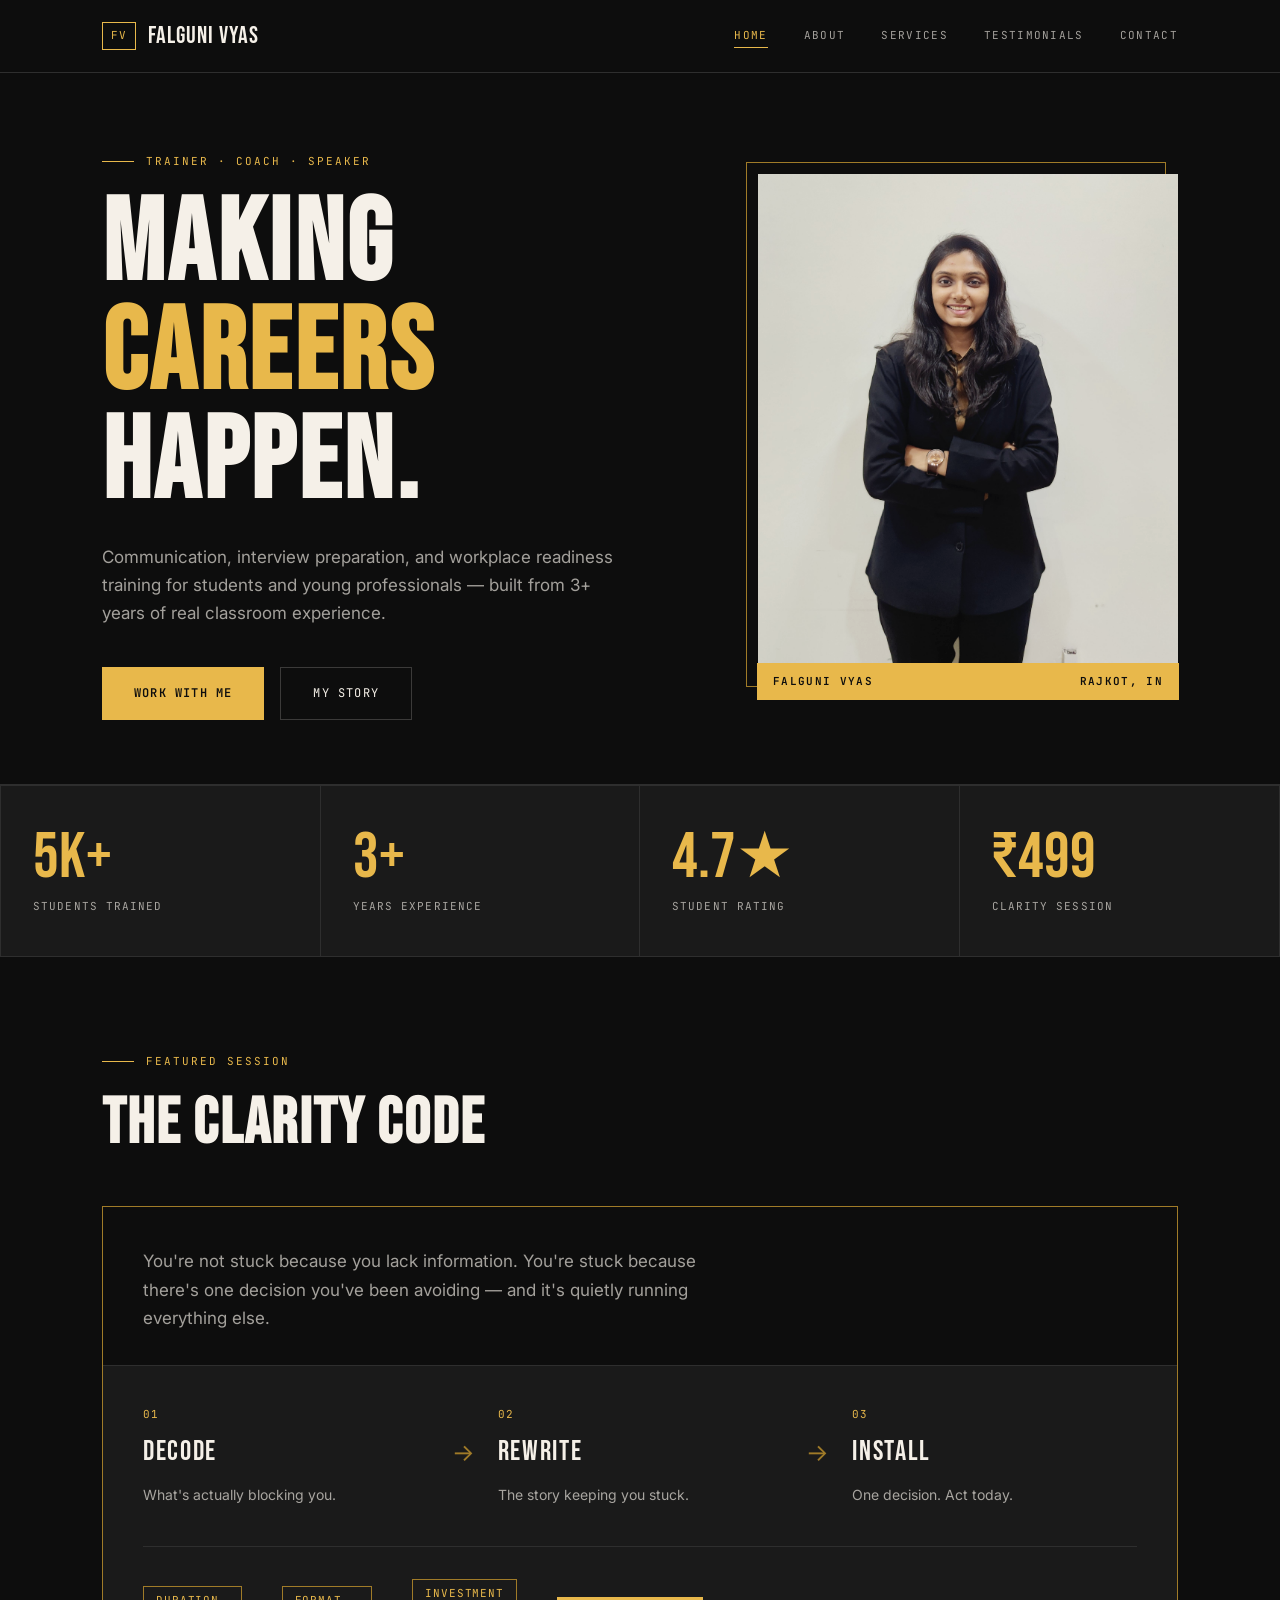
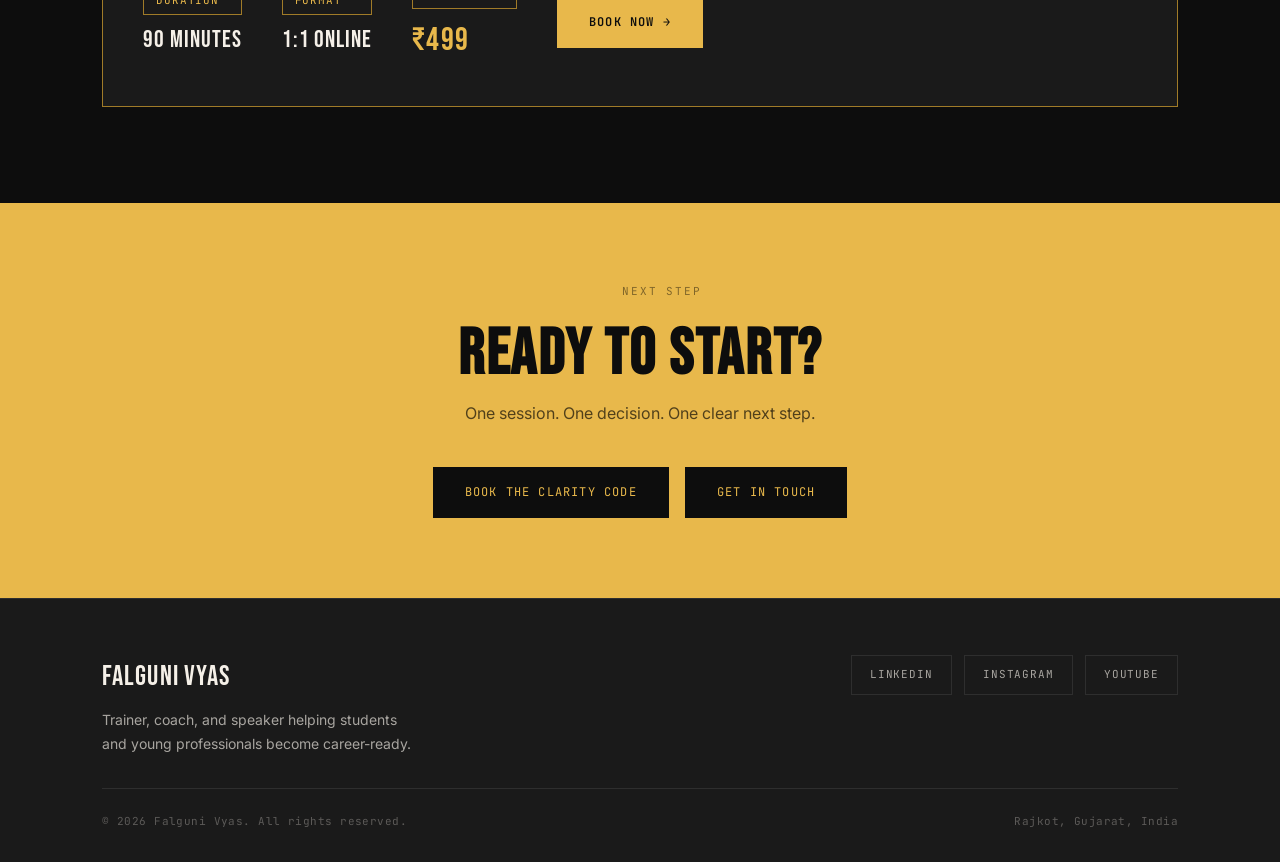
==== commit 1ea0722b: "Add files via upload" ====
--- a/index.html
+++ b/index.html
@@ -18,12 +18,11 @@
     <ul class="nav-links">
       <li><a href="index.html" class="active">Home</a></li>
       <li><a href="about.html">About</a></li>
-      <li><a href="programs.html">Programs</a></li>
       <li><a href="services.html">Services</a></li>
       <li><a href="testimonials.html">Testimonials</a></li>
       <li><a href="contact.html">Contact</a></li>
     </ul>
-    <button class="nav-toggle" aria-label="Toggle menu">MENU</button>
+    <button class="nav-toggle">MENU</button>
   </nav>
 </header>
 
@@ -43,7 +42,7 @@
           Communication, interview preparation, and workplace readiness training for students and young professionals — built from 3+ years of real classroom experience.
         </p>
         <div class="btn-row">
-          <a href="services.html" class="btn btn-gold">Book a Session</a>
+          <a href="services.html" class="btn btn-gold">Work With Me</a>
           <a href="about.html" class="btn btn-outline">My Story</a>
         </div>
       </div>
@@ -65,10 +64,6 @@
       <span class="stat-label">Students Trained</span>
     </div>
     <div class="stat-block">
-      <span class="stat-num">2</span>
-      <span class="stat-label">Programs Built</span>
-    </div>
-    <div class="stat-block">
       <span class="stat-num">3+</span>
       <span class="stat-label">Years Experience</span>
     </div>
@@ -76,53 +71,73 @@
       <span class="stat-num">4.7★</span>
       <span class="stat-label">Student Rating</span>
     </div>
+    <div class="stat-block">
+      <span class="stat-num">₹499</span>
+      <span class="stat-label">Clarity Session</span>
+    </div>
   </div>
 
-  <!-- PROGRAMS PREVIEW -->
+  <!-- CLARITY CODE PREVIEW -->
   <section>
     <div class="wrap">
-      <div class="eyebrow">What I Train</div>
-      <h2>PROGRAMS</h2>
-      <div class="program-grid">
-        <div class="program-card">
-          <div class="program-num">01</div>
-          <h3>Interview Skills & Employability</h3>
-          <p>Resume building, interview preparation, and mock interview practice for job seekers and final-year students.</p>
-          <span class="program-tag">Resume · Interview Prep · Mock Interviews</span>
+      <div class="eyebrow">Featured Session</div>
+      <h2 style="margin-bottom:48px;">THE CLARITY CODE</h2>
+      <a href="clarity-code.html" class="clarity-card-link">
+        <div class="clarity-card">
+          <div class="clarity-card-top">
+            <p style="color:var(--white-dim);max-width:600px;font-size:17px;line-height:1.7;">
+              You're not stuck because you lack information. You're stuck because there's one decision you've been avoiding — and it's quietly running everything else.
+            </p>
+          </div>
+          <div class="clarity-card-body">
+            <div class="clarity-framework">
+              <div class="cf-step">
+                <span class="cf-num">01</span>
+                <span class="cf-label">Decode</span>
+                <p>What's actually blocking you.</p>
+              </div>
+              <div class="cf-arrow">→</div>
+              <div class="cf-step">
+                <span class="cf-num">02</span>
+                <span class="cf-label">Rewrite</span>
+                <p>The story keeping you stuck.</p>
+              </div>
+              <div class="cf-arrow">→</div>
+              <div class="cf-step">
+                <span class="cf-num">03</span>
+                <span class="cf-label">Install</span>
+                <p>One decision. Act today.</p>
+              </div>
+            </div>
+            <div class="clarity-meta">
+              <div class="clarity-detail">
+                <span class="mono-tag">Duration</span>
+                <span class="clarity-val">90 Minutes</span>
+              </div>
+              <div class="clarity-detail">
+                <span class="mono-tag">Format</span>
+                <span class="clarity-val">1:1 Online</span>
+              </div>
+              <div class="clarity-detail">
+                <span class="mono-tag">Investment</span>
+                <span class="clarity-val gold">₹499</span>
+              </div>
+              <span class="btn btn-gold">Book Now →</span>
+            </div>
+          </div>
         </div>
-        <div class="program-card">
-          <div class="program-num">02</div>
-          <h3>Banking & Finance Training</h3>
-          <p>Foundational and applied banking concepts for aspirants looking to build sector-relevant knowledge.</p>
-          <span class="program-tag">Banking Fundamentals · Sector Readiness</span>
-        </div>
-        <div class="program-card">
-          <div class="program-num">03</div>
-          <h3>Excel (Advanced)</h3>
-          <p>Practical Excel skills for operations, back-office work, and data analysis — job-ready, not just theory.</p>
-          <span class="program-tag">Operations · Back Office · Data Analysis</span>
-        </div>
-        <div class="program-card">
-          <div class="program-num">04</div>
-          <h3>Career Guidance & Workplace Readiness</h3>
-          <p>Resume, cover letter, LinkedIn, personal branding, and how to navigate your first day at work confidently.</p>
-          <span class="program-tag">LinkedIn · Personal Brand · First-Day Ready</span>
-        </div>
-      </div>
-      <div class="btn-row" style="margin-top:32px;">
-        <a href="programs.html" class="btn btn-outline">View All Programs</a>
-      </div>
+      </a>
     </div>
   </section>
 
   <!-- CTA BAND -->
   <div class="cta-band">
     <div class="wrap">
-      <div class="eyebrow" style="justify-content:center;color:rgba(0,0,0,0.5);">Next Step</div>
+      <div class="eyebrow" style="justify-content:center;color:rgba(0,0,0,0.45);">Next Step</div>
       <h2>READY TO START?</h2>
-      <p>Free resume check, 1:1 sessions, and workshop bookings — all available now.</p>
+      <p>One session. One decision. One clear next step.</p>
       <div class="btn-row">
-        <a href="services.html" class="btn btn-dark">See Services</a>
+        <a href="https://topmate.io/falguni_vyas/2200634" target="_blank" class="btn btn-dark">Book The Clarity Code</a>
         <a href="contact.html" class="btn btn-dark">Get in Touch</a>
       </div>
     </div>
--- a/style.css
+++ b/style.css
@@ -809,3 +809,488 @@
   background: var(--black-border);
   margin: 64px 0;
 }
+
+/* ============================================
+   CLARITY CODE PAGE STYLES
+   ============================================ */
+
+@import url('https://fonts.googleapis.com/css2?family=Noto+Sans+Gujarati:wght@400;500;600&display=swap');
+
+.gujarati {
+  font-family: 'Noto Sans Gujarati', 'Inter', sans-serif;
+  font-size: 15px;
+  color: var(--gold);
+  margin-top: 4px;
+  line-height: 1.7;
+}
+
+/* Services — single card hero style */
+.service-hero-card {
+  background: var(--black-card);
+  border: 1px solid var(--gold-dim);
+  padding: 56px 48px;
+  margin-top: 48px;
+  position: relative;
+  overflow: hidden;
+}
+
+.service-hero-card::before {
+  content: '';
+  position: absolute;
+  top: 0; left: 0;
+  width: 3px;
+  height: 100%;
+  background: var(--gold);
+}
+
+.service-hero-card .framework {
+  display: flex;
+  gap: 0;
+  margin: 28px 0 32px;
+  flex-wrap: wrap;
+}
+
+.framework-step {
+  display: flex;
+  align-items: center;
+  gap: 0;
+}
+
+.framework-step span {
+  font-family: var(--font-mono);
+  font-size: 12px;
+  letter-spacing: 0.1em;
+  text-transform: uppercase;
+  color: var(--black);
+  background: var(--gold);
+  padding: 8px 18px;
+  font-weight: 600;
+}
+
+.framework-arrow {
+  font-size: 18px;
+  color: var(--gold-dim);
+  padding: 0 10px;
+  display: flex;
+  align-items: center;
+}
+
+.service-meta {
+  display: flex;
+  gap: 32px;
+  margin-bottom: 32px;
+  flex-wrap: wrap;
+}
+
+.service-meta-item {
+  display: flex;
+  flex-direction: column;
+  gap: 4px;
+}
+
+.service-meta-item .label {
+  font-family: var(--font-mono);
+  font-size: 10px;
+  letter-spacing: 0.12em;
+  text-transform: uppercase;
+  color: var(--white-dim);
+}
+
+.service-meta-item .value {
+  font-family: var(--font-display);
+  font-size: 28px;
+  color: var(--gold);
+  line-height: 1;
+}
+
+/* Is This For You section */
+.for-you-grid {
+  display: grid;
+  grid-template-columns: 1fr 1fr;
+  gap: 1px;
+  background: var(--black-border);
+  border: 1px solid var(--black-border);
+  margin-top: 48px;
+}
+
+@media (max-width: 720px) {
+  .for-you-grid { grid-template-columns: 1fr; }
+}
+
+.for-you-col {
+  background: var(--black-card);
+  padding: 40px 36px;
+}
+
+.for-you-col.yes { border-top: 2px solid var(--gold); }
+.for-you-col.no { border-top: 2px solid var(--black-border); }
+
+.for-you-col h4 {
+  font-family: var(--font-display);
+  font-size: 22px;
+  letter-spacing: 0.06em;
+  margin-bottom: 24px;
+  color: var(--white);
+}
+
+.for-you-col.yes h4 { color: var(--gold); }
+
+.for-you-list {
+  list-style: none;
+  display: flex;
+  flex-direction: column;
+  gap: 16px;
+}
+
+.for-you-list li {
+  font-size: 14px;
+  color: var(--white-dim);
+  line-height: 1.6;
+  padding-left: 20px;
+  position: relative;
+}
+
+.for-you-list li::before {
+  content: '—';
+  position: absolute;
+  left: 0;
+  color: var(--gold-dim);
+  font-family: var(--font-mono);
+}
+
+.for-you-col.no .for-you-list li::before {
+  color: var(--black-border);
+}
+
+/* 5 Questions section */
+.questions-list {
+  display: flex;
+  flex-direction: column;
+  gap: 1px;
+  background: var(--black-border);
+  border: 1px solid var(--black-border);
+  margin-top: 48px;
+}
+
+.question-item {
+  background: var(--black-card);
+  padding: 40px 40px;
+  display: grid;
+  grid-template-columns: 80px 1fr;
+  gap: 24px;
+  transition: background 0.2s;
+}
+
+.question-item:hover { background: var(--black-soft); }
+
+.question-num {
+  font-family: var(--font-display);
+  font-size: 64px;
+  color: var(--black-border);
+  line-height: 1;
+  transition: color 0.2s;
+}
+
+.question-item:hover .question-num { color: var(--gold-dim); }
+
+.question-content h4 {
+  font-family: var(--font-display);
+  font-size: 26px;
+  letter-spacing: 0.03em;
+  color: var(--white);
+  margin-bottom: 4px;
+  line-height: 1.2;
+}
+
+.question-content .gujarati {
+  margin-bottom: 14px;
+  font-size: 14px;
+}
+
+.question-content p {
+  font-size: 14px;
+  color: var(--white-dim);
+  line-height: 1.65;
+  margin-bottom: 6px;
+}
+
+.question-content .gujarati-body {
+  font-family: 'Noto Sans Gujarati', sans-serif;
+  font-size: 13px;
+  color: rgba(245,240,232,0.4);
+  line-height: 1.7;
+}
+
+@media (max-width: 680px) {
+  .question-item {
+    grid-template-columns: 1fr;
+    gap: 12px;
+    padding: 28px 24px;
+  }
+  .question-num { font-size: 40px; }
+}
+
+/* Clarity CTA block */
+.clarity-cta {
+  background: var(--gold);
+  padding: 80px 0;
+  text-align: center;
+}
+
+.clarity-cta h2 { color: var(--black); }
+.clarity-cta p { color: rgba(0,0,0,0.6); margin: 12px auto 0; max-width: 480px; }
+.clarity-cta .btn-row { justify-content: center; }
+
+/* ============================================
+   CLARITY CODE PAGE STYLES
+   ============================================ */
+
+/* Services page — Clarity Card hero */
+.clarity-card-link { display: block; text-decoration: none; }
+
+.clarity-card {
+  border: 1px solid var(--gold-dim);
+  background: var(--black-card);
+  transition: background 0.2s, border-color 0.2s;
+}
+
+.clarity-card:hover {
+  background: var(--black-soft);
+  border-color: var(--gold);
+}
+
+.clarity-card-top {
+  background: var(--black);
+  border-bottom: 1px solid var(--black-border);
+  padding: 40px 40px 32px;
+}
+
+.clarity-card-body {
+  padding: 40px;
+}
+
+.clarity-framework {
+  display: flex;
+  align-items: flex-start;
+  gap: 24px;
+  margin-bottom: 40px;
+  flex-wrap: wrap;
+}
+
+.cf-step {
+  flex: 1;
+  min-width: 180px;
+}
+
+.cf-num {
+  font-family: var(--font-mono);
+  font-size: 11px;
+  color: var(--gold);
+  letter-spacing: 0.1em;
+  display: block;
+  margin-bottom: 6px;
+}
+
+.cf-label {
+  font-family: var(--font-display);
+  font-size: 28px;
+  color: var(--white);
+  letter-spacing: 0.06em;
+  display: block;
+  margin-bottom: 8px;
+}
+
+.cf-step p {
+  font-size: 14px;
+  color: var(--white-dim);
+}
+
+.cf-arrow {
+  font-size: 24px;
+  color: var(--gold-dim);
+  padding-top: 28px;
+  flex-shrink: 0;
+}
+
+.clarity-meta {
+  display: flex;
+  align-items: center;
+  gap: 40px;
+  flex-wrap: wrap;
+  border-top: 1px solid var(--black-border);
+  padding-top: 32px;
+}
+
+.clarity-detail { display: flex; flex-direction: column; gap: 6px; }
+
+.clarity-val {
+  font-family: var(--font-display);
+  font-size: 24px;
+  color: var(--white);
+  letter-spacing: 0.04em;
+}
+
+.clarity-val.gold { color: var(--gold); font-size: 32px; }
+
+/* Clarity Code full page framework */
+.clarity-framework-full {
+  display: flex;
+  align-items: flex-start;
+  gap: 32px;
+  flex-wrap: wrap;
+}
+
+.cf-block {
+  flex: 1;
+  min-width: 220px;
+  background: var(--black-card);
+  border: 1px solid var(--black-border);
+  padding: 36px 32px;
+  transition: border-color 0.2s;
+}
+
+.cf-block:hover { border-color: var(--gold-dim); }
+
+.cf-block-num {
+  font-family: var(--font-mono);
+  font-size: 11px;
+  letter-spacing: 0.14em;
+  color: var(--gold);
+  margin-bottom: 12px;
+}
+
+.cf-block-title {
+  font-family: var(--font-display);
+  font-size: 40px;
+  color: var(--white);
+  letter-spacing: 0.06em;
+  margin-bottom: 16px;
+}
+
+.cf-block p { font-size: 15px; line-height: 1.65; }
+
+.cf-block-arrow {
+  font-size: 32px;
+  color: var(--gold-dim);
+  padding-top: 56px;
+  flex-shrink: 0;
+}
+
+/* Is This For You */
+.ify-grid {
+  display: grid;
+  grid-template-columns: 1fr 1fr;
+  gap: 1px;
+  background: var(--black-border);
+  border: 1px solid var(--black-border);
+}
+
+@media (max-width: 760px) { .ify-grid { grid-template-columns: 1fr; } }
+
+.ify-col {
+  background: var(--black-card);
+  padding: 40px 36px;
+}
+
+.ify-head {
+  display: flex;
+  align-items: center;
+  gap: 14px;
+  margin-bottom: 28px;
+}
+
+.ify-icon {
+  width: 32px;
+  height: 32px;
+  border: 1px solid var(--gold);
+  color: var(--gold);
+  display: flex;
+  align-items: center;
+  justify-content: center;
+  font-size: 14px;
+  flex-shrink: 0;
+}
+
+.ify-head h3 {
+  font-family: var(--font-display);
+  font-size: 22px;
+  letter-spacing: 0.04em;
+}
+
+.ify-list {
+  list-style: none;
+  display: flex;
+  flex-direction: column;
+  gap: 18px;
+}
+
+.ify-list li {
+  font-size: 15px;
+  color: var(--white-dim);
+  line-height: 1.6;
+  padding-left: 16px;
+  border-left: 1px solid var(--black-border);
+}
+
+.ify-yes .ify-list li { border-left-color: var(--gold-dim); }
+
+/* 5 Questions */
+.q5-list {
+  display: flex;
+  flex-direction: column;
+  gap: 1px;
+  background: var(--black-border);
+  border: 1px solid var(--black-border);
+}
+
+.q5-item {
+  display: grid;
+  grid-template-columns: 80px 1fr;
+  gap: 0;
+  background: var(--black-card);
+  transition: background 0.2s;
+}
+
+.q5-item:hover { background: var(--black-soft); }
+
+.q5-num {
+  font-family: var(--font-display);
+  font-size: 48px;
+  color: var(--black-border);
+  padding: 36px 24px;
+  border-right: 1px solid var(--black-border);
+  line-height: 1;
+  transition: color 0.2s;
+}
+
+.q5-item:hover .q5-num { color: var(--gold-dim); }
+
+.q5-content {
+  padding: 32px 36px;
+}
+
+.q5-q {
+  font-family: var(--font-body);
+  font-size: 17px;
+  font-weight: 600;
+  color: var(--white);
+  line-height: 1.45;
+  margin-bottom: 4px;
+}
+
+.q5-a {
+  font-size: 14px;
+  color: var(--white-dim);
+  margin-top: 12px;
+  line-height: 1.65;
+}
+
+@media (max-width: 620px) {
+  .q5-item { grid-template-columns: 1fr; }
+  .q5-num { padding: 24px 24px 0; border-right: none; font-size: 36px; }
+  .q5-content { padding: 16px 24px 28px; }
+  .clarity-framework { flex-direction: column; }
+  .cf-arrow { display: none; }
+  .cf-block-arrow { display: none; }
+  .clarity-framework-full { flex-direction: column; }
+}
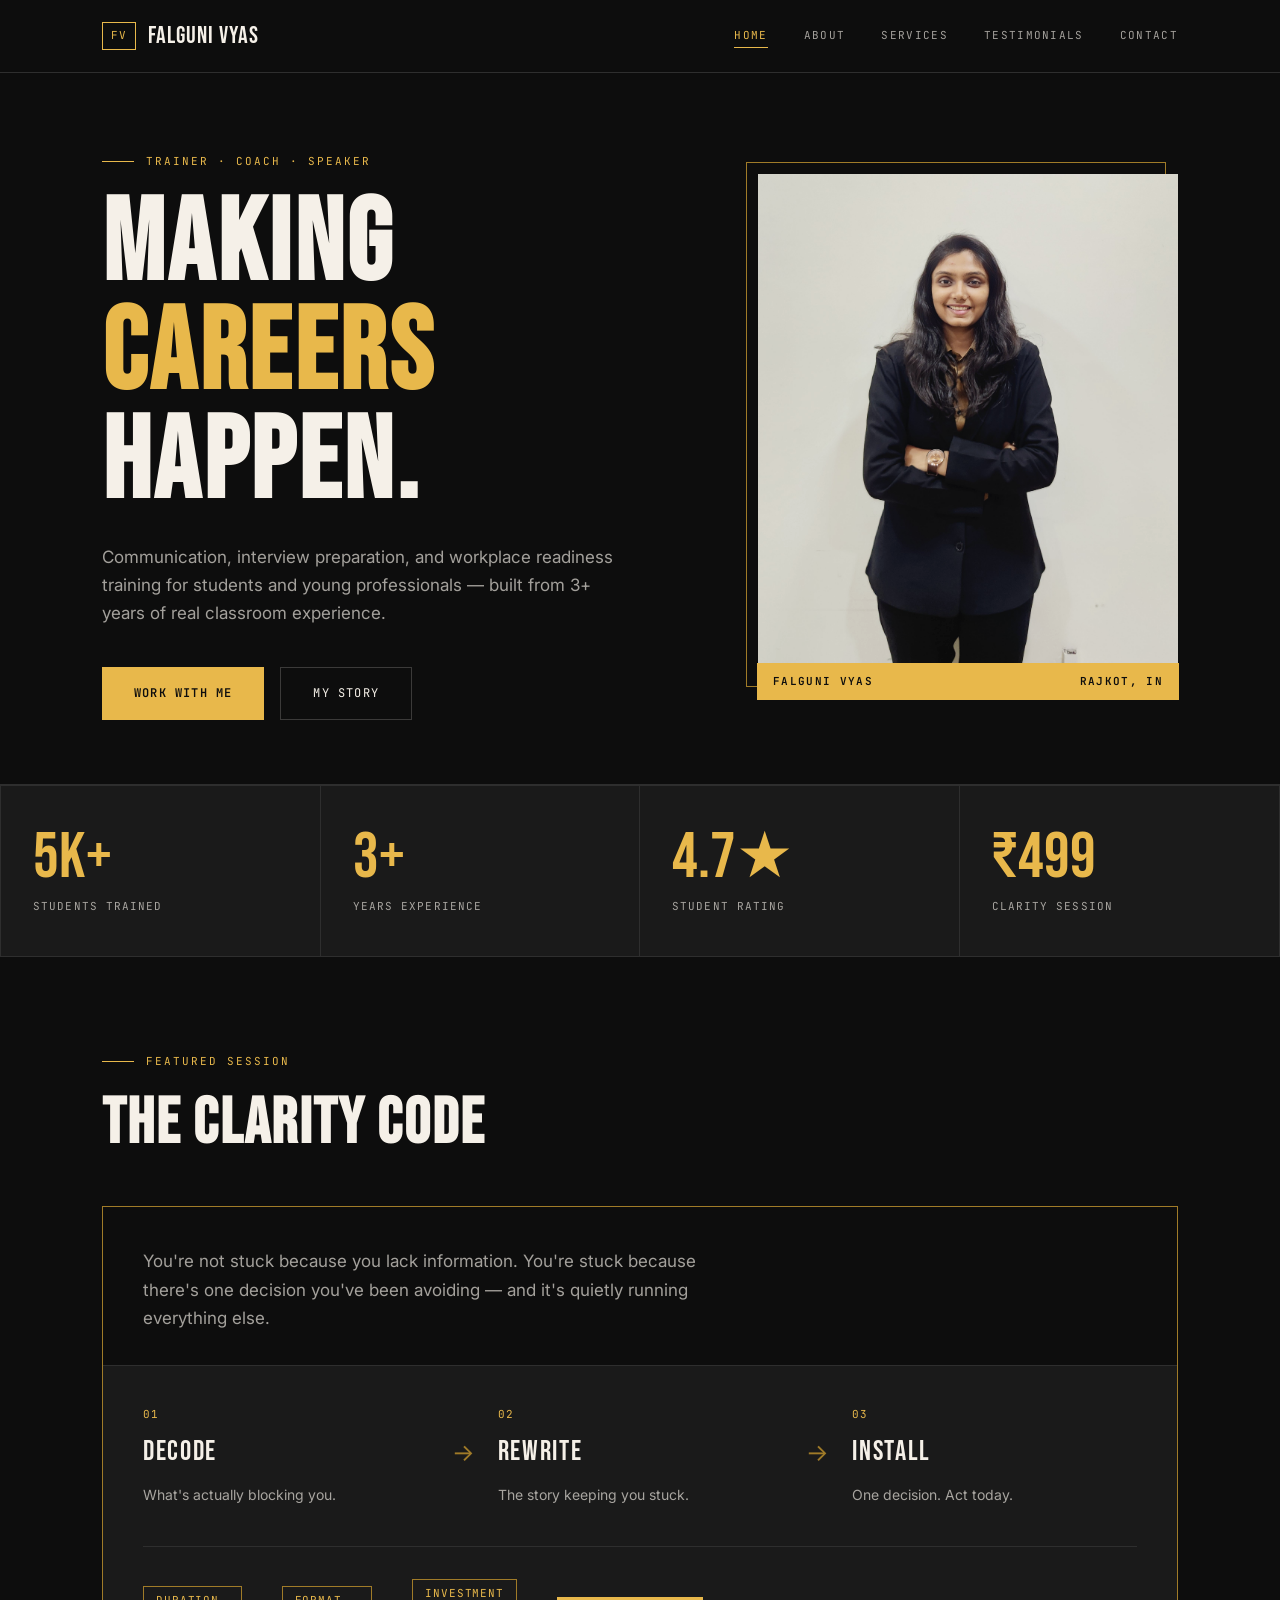
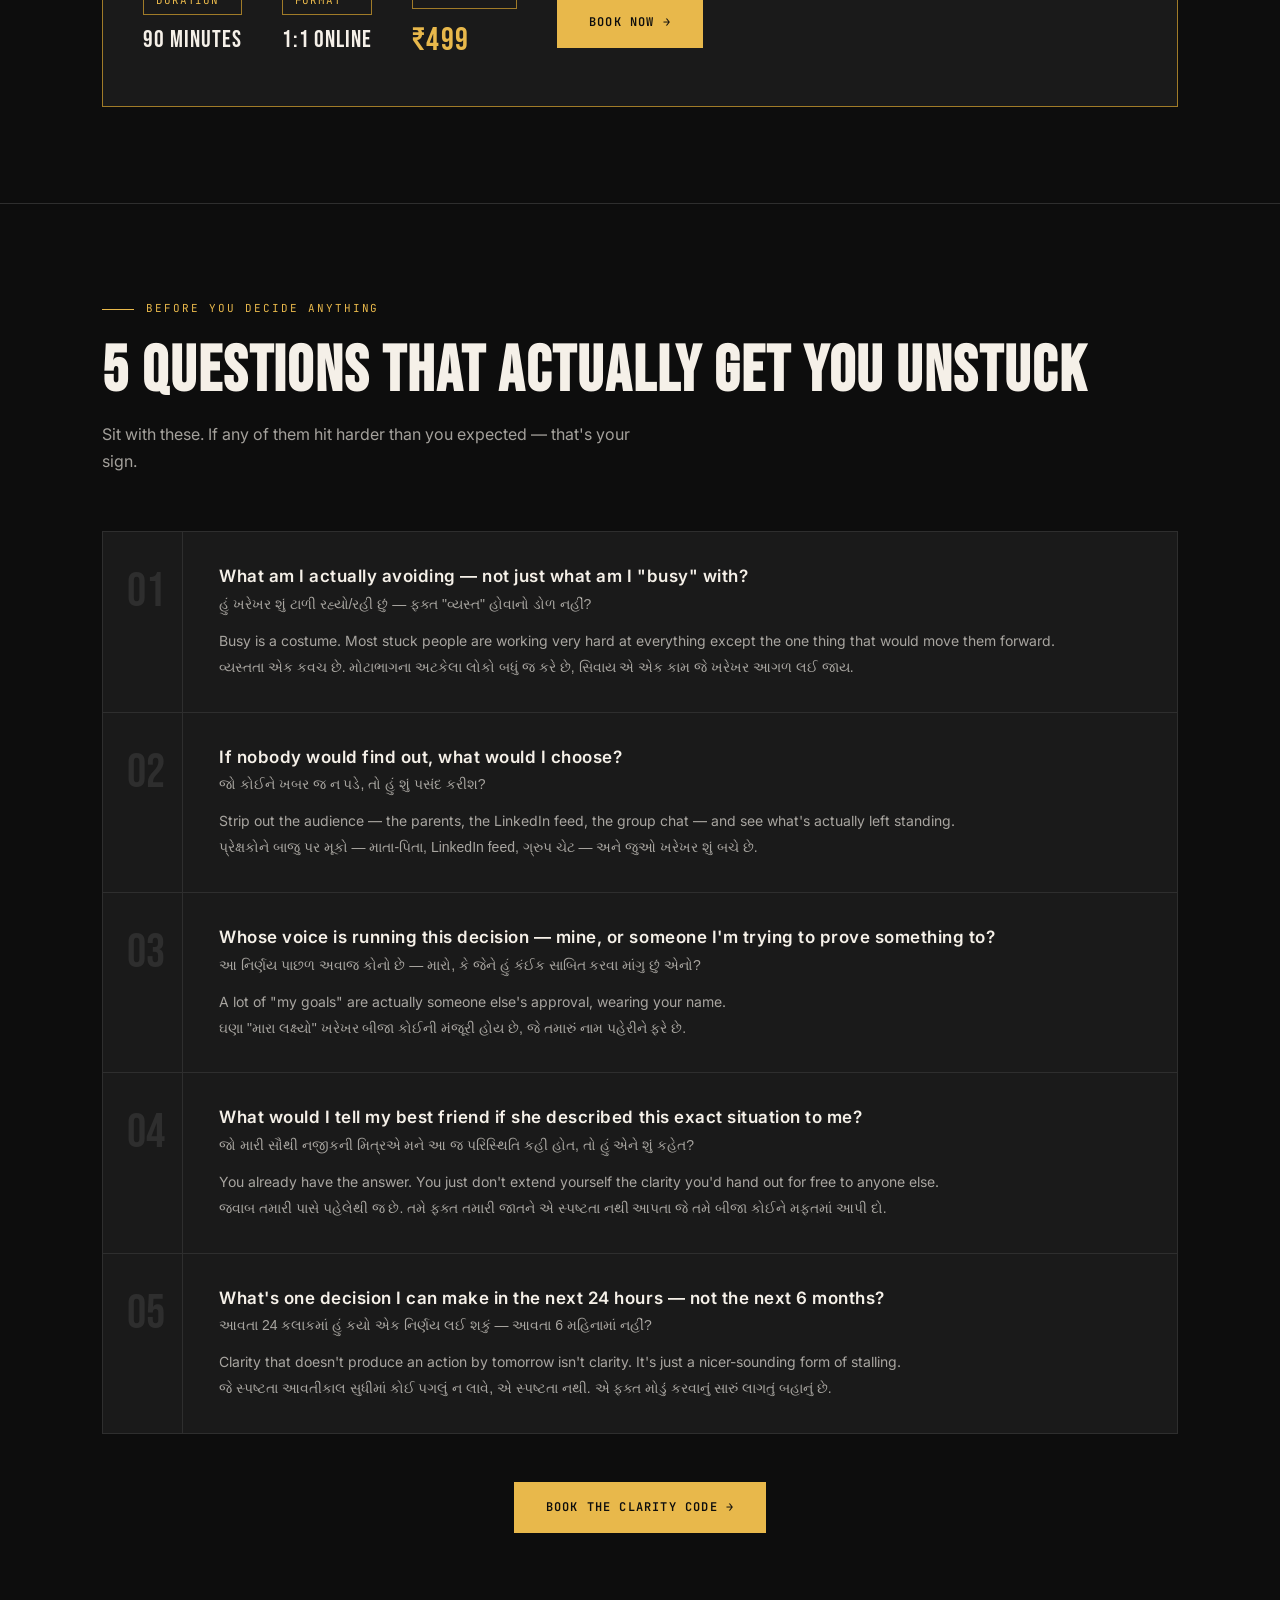
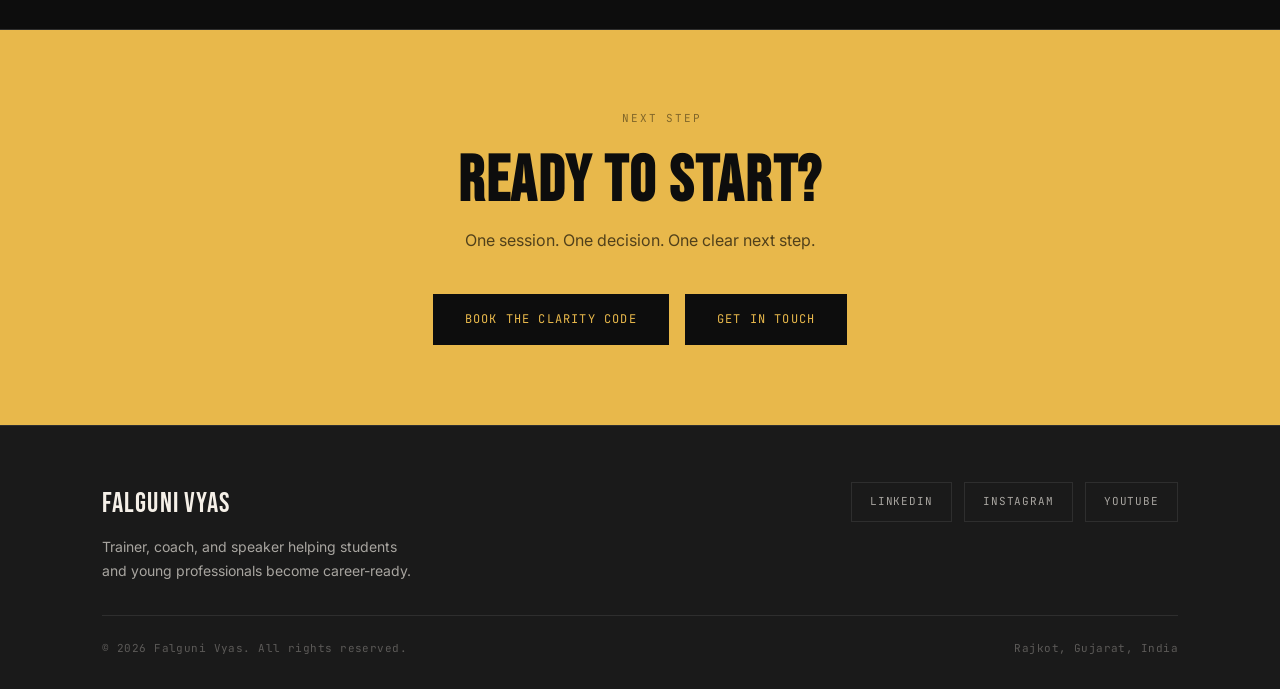
==== commit 5d48f58e: "Add files via upload" ====
--- a/index.html
+++ b/index.html
@@ -5,7 +5,20 @@
 <meta name="viewport" content="width=device-width, initial-scale=1.0">
 <title>Falguni Vyas — Trainer, Coach & Speaker</title>
 <meta name="description" content="Falguni Vyas helps students and young professionals become confident, employable, and career-ready.">
+<link rel="preconnect" href="https://fonts.googleapis.com">
+<link rel="preconnect" href="https://fonts.gstatic.com" crossorigin>
+<link href="https://fonts.googleapis.com/css2?family=Bebas+Neue&family=Inter:wght@300;400;500;600;700&family=JetBrains+Mono:wght@400;500;600&family=Noto+Sans+Gujarati:wght@400;500;600&display=swap" rel="stylesheet">
 <link rel="stylesheet" href="style.css">
+<style>
+  .guj {
+    font-family: 'Noto Sans Gujarati', sans-serif;
+    font-size: 14px;
+    color: var(--white-dim);
+    display: block;
+    margin-top: 4px;
+    line-height: 1.7;
+  }
+</style>
 </head>
 <body>
 
@@ -130,6 +143,74 @@
     </div>
   </section>
 
+
+  <!-- 5 QUESTIONS — trust builder -->
+  <section style="border-top:1px solid var(--black-border);border-bottom:1px solid var(--black-border);">
+    <div class="wrap">
+      <div class="eyebrow">Before You Decide Anything</div>
+      <h2 style="margin-bottom:16px;">5 QUESTIONS THAT ACTUALLY GET YOU UNSTUCK</h2>
+      <p style="margin-bottom:56px;max-width:560px;">Sit with these. If any of them hit harder than you expected — that's your sign.</p>
+
+      <div class="q5-list">
+
+        <div class="q5-item">
+          <span class="q5-num">01</span>
+          <div class="q5-content">
+            <h3 class="q5-q">What am I actually avoiding — not just what am I "busy" with?</h3>
+            <span class="guj">હું ખરેખર શું ટાળી રહ્યો/રહી છું — ફક્ત "વ્યસ્ત" હોવાનો ડોળ નહીં?</span>
+            <p class="q5-a">Busy is a costume. Most stuck people are working very hard at everything except the one thing that would move them forward.</p>
+            <span class="guj">વ્યસ્તતા એક કવચ છે. મોટાભાગના અટકેલા લોકો બધું જ કરે છે, સિવાય એ એક કામ જે ખરેખર આગળ લઈ જાય.</span>
+          </div>
+        </div>
+
+        <div class="q5-item">
+          <span class="q5-num">02</span>
+          <div class="q5-content">
+            <h3 class="q5-q">If nobody would find out, what would I choose?</h3>
+            <span class="guj">જો કોઈને ખબર જ ન પડે, તો હું શું પસંદ કરીશ?</span>
+            <p class="q5-a">Strip out the audience — the parents, the LinkedIn feed, the group chat — and see what's actually left standing.</p>
+            <span class="guj">પ્રેક્ષકોને બાજુ પર મૂકો — માતા-પિતા, LinkedIn feed, ગ્રુપ ચેટ — અને જુઓ ખરેખર શું બચે છે.</span>
+          </div>
+        </div>
+
+        <div class="q5-item">
+          <span class="q5-num">03</span>
+          <div class="q5-content">
+            <h3 class="q5-q">Whose voice is running this decision — mine, or someone I'm trying to prove something to?</h3>
+            <span class="guj">આ નિર્ણય પાછળ અવાજ કોનો છે — મારો, કે જેને હું કંઈક સાબિત કરવા માંગુ છું એનો?</span>
+            <p class="q5-a">A lot of "my goals" are actually someone else's approval, wearing your name.</p>
+            <span class="guj">ઘણા "મારા લક્ષ્યો" ખરેખર બીજા કોઈની મંજૂરી હોય છે, જે તમારું નામ પહેરીને ફરે છે.</span>
+          </div>
+        </div>
+
+        <div class="q5-item">
+          <span class="q5-num">04</span>
+          <div class="q5-content">
+            <h3 class="q5-q">What would I tell my best friend if she described this exact situation to me?</h3>
+            <span class="guj">જો મારી સૌથી નજીકની મિત્રએ મને આ જ પરિસ્થિતિ કહી હોત, તો હું એને શું કહેત?</span>
+            <p class="q5-a">You already have the answer. You just don't extend yourself the clarity you'd hand out for free to anyone else.</p>
+            <span class="guj">જવાબ તમારી પાસે પહેલેથી જ છે. તમે ફક્ત તમારી જાતને એ સ્પષ્ટતા નથી આપતા જે તમે બીજા કોઈને મફતમાં આપી દો.</span>
+          </div>
+        </div>
+
+        <div class="q5-item">
+          <span class="q5-num">05</span>
+          <div class="q5-content">
+            <h3 class="q5-q">What's one decision I can make in the next 24 hours — not the next 6 months?</h3>
+            <span class="guj">આવતા 24 કલાકમાં હું કયો એક નિર્ણય લઈ શકું — આવતા 6 મહિનામાં નહીં?</span>
+            <p class="q5-a">Clarity that doesn't produce an action by tomorrow isn't clarity. It's just a nicer-sounding form of stalling.</p>
+            <span class="guj">જે સ્પષ્ટતા આવતીકાલ સુધીમાં કોઈ પગલું ન લાવે, એ સ્પષ્ટતા નથી. એ ફક્ત મોડું કરવાનું સારું લાગતું બહાનું છે.</span>
+          </div>
+        </div>
+
+      </div>
+
+      <div style="margin-top:48px;text-align:center;">
+        <a href="https://topmate.io/falguni_vyas/2200634" target="_blank" class="btn btn-gold">Book The Clarity Code →</a>
+      </div>
+    </div>
+  </section>
+
   <!-- CTA BAND -->
   <div class="cta-band">
     <div class="wrap">
